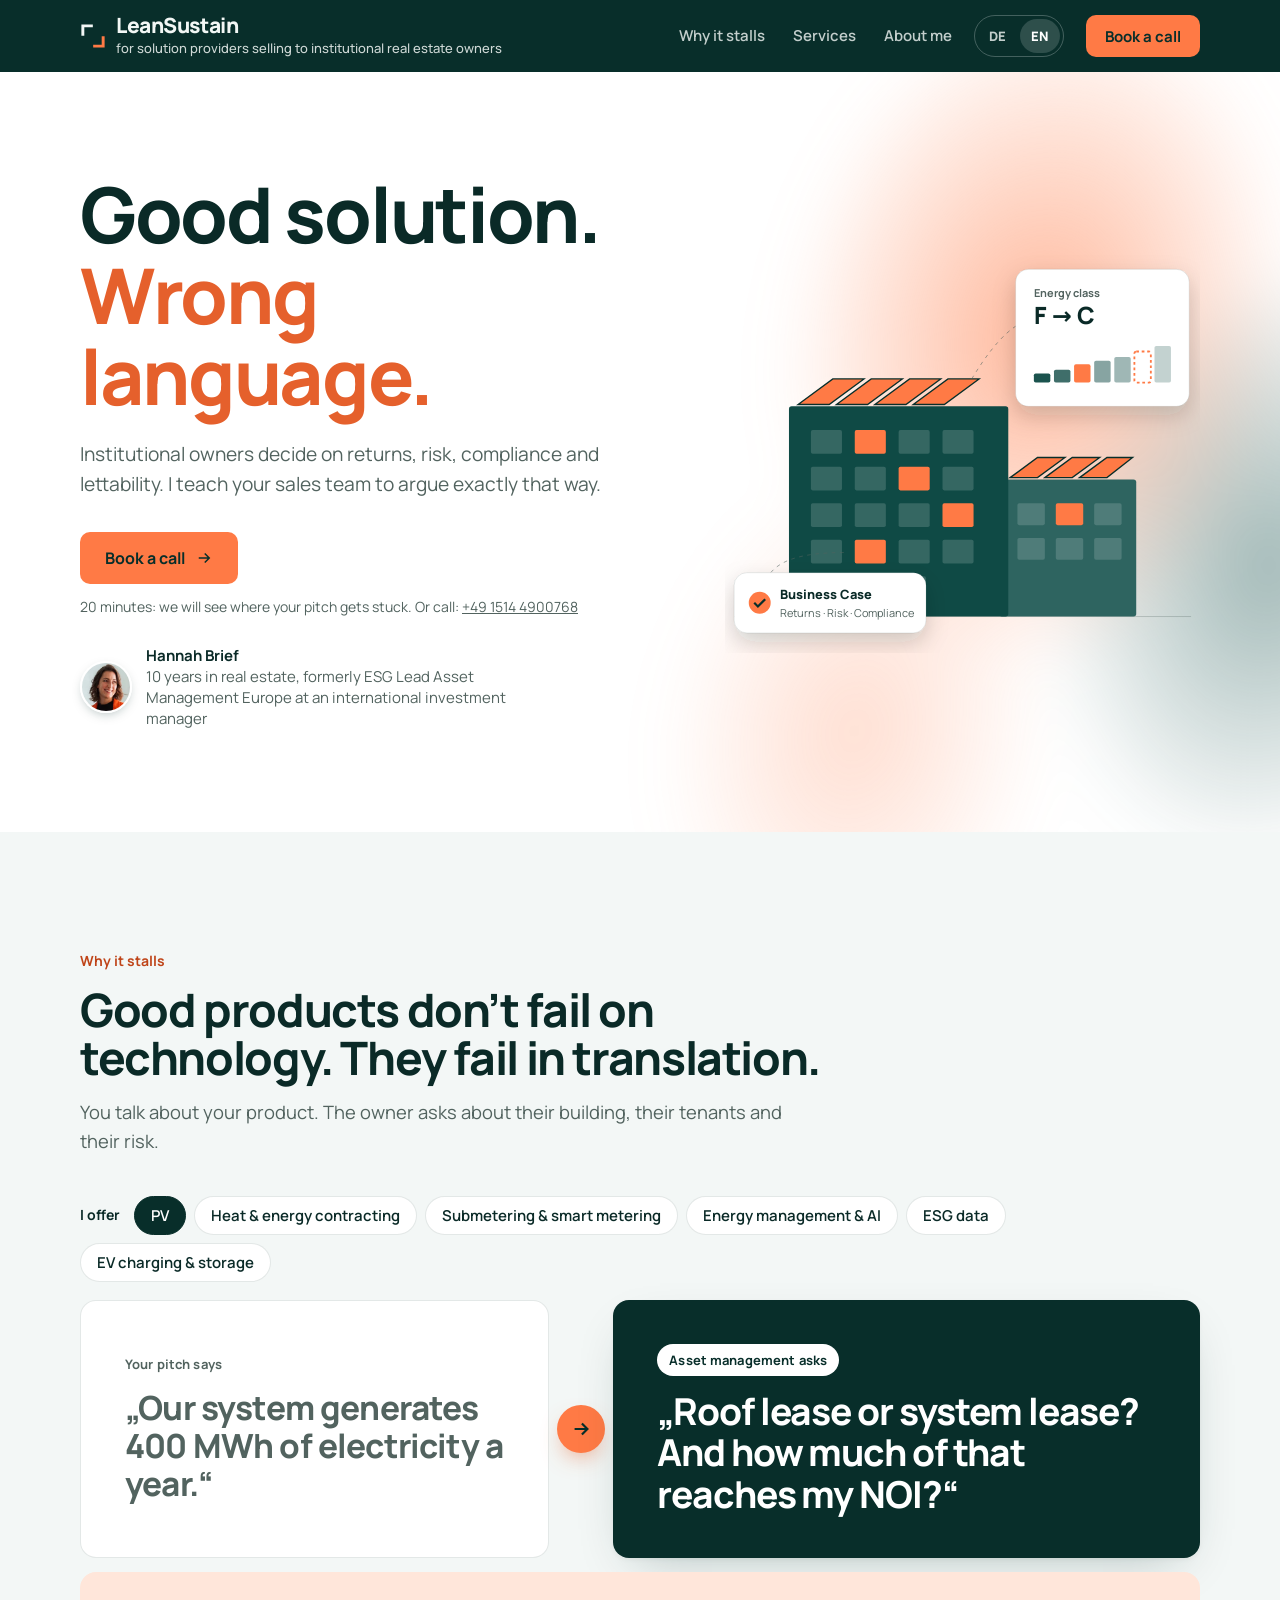
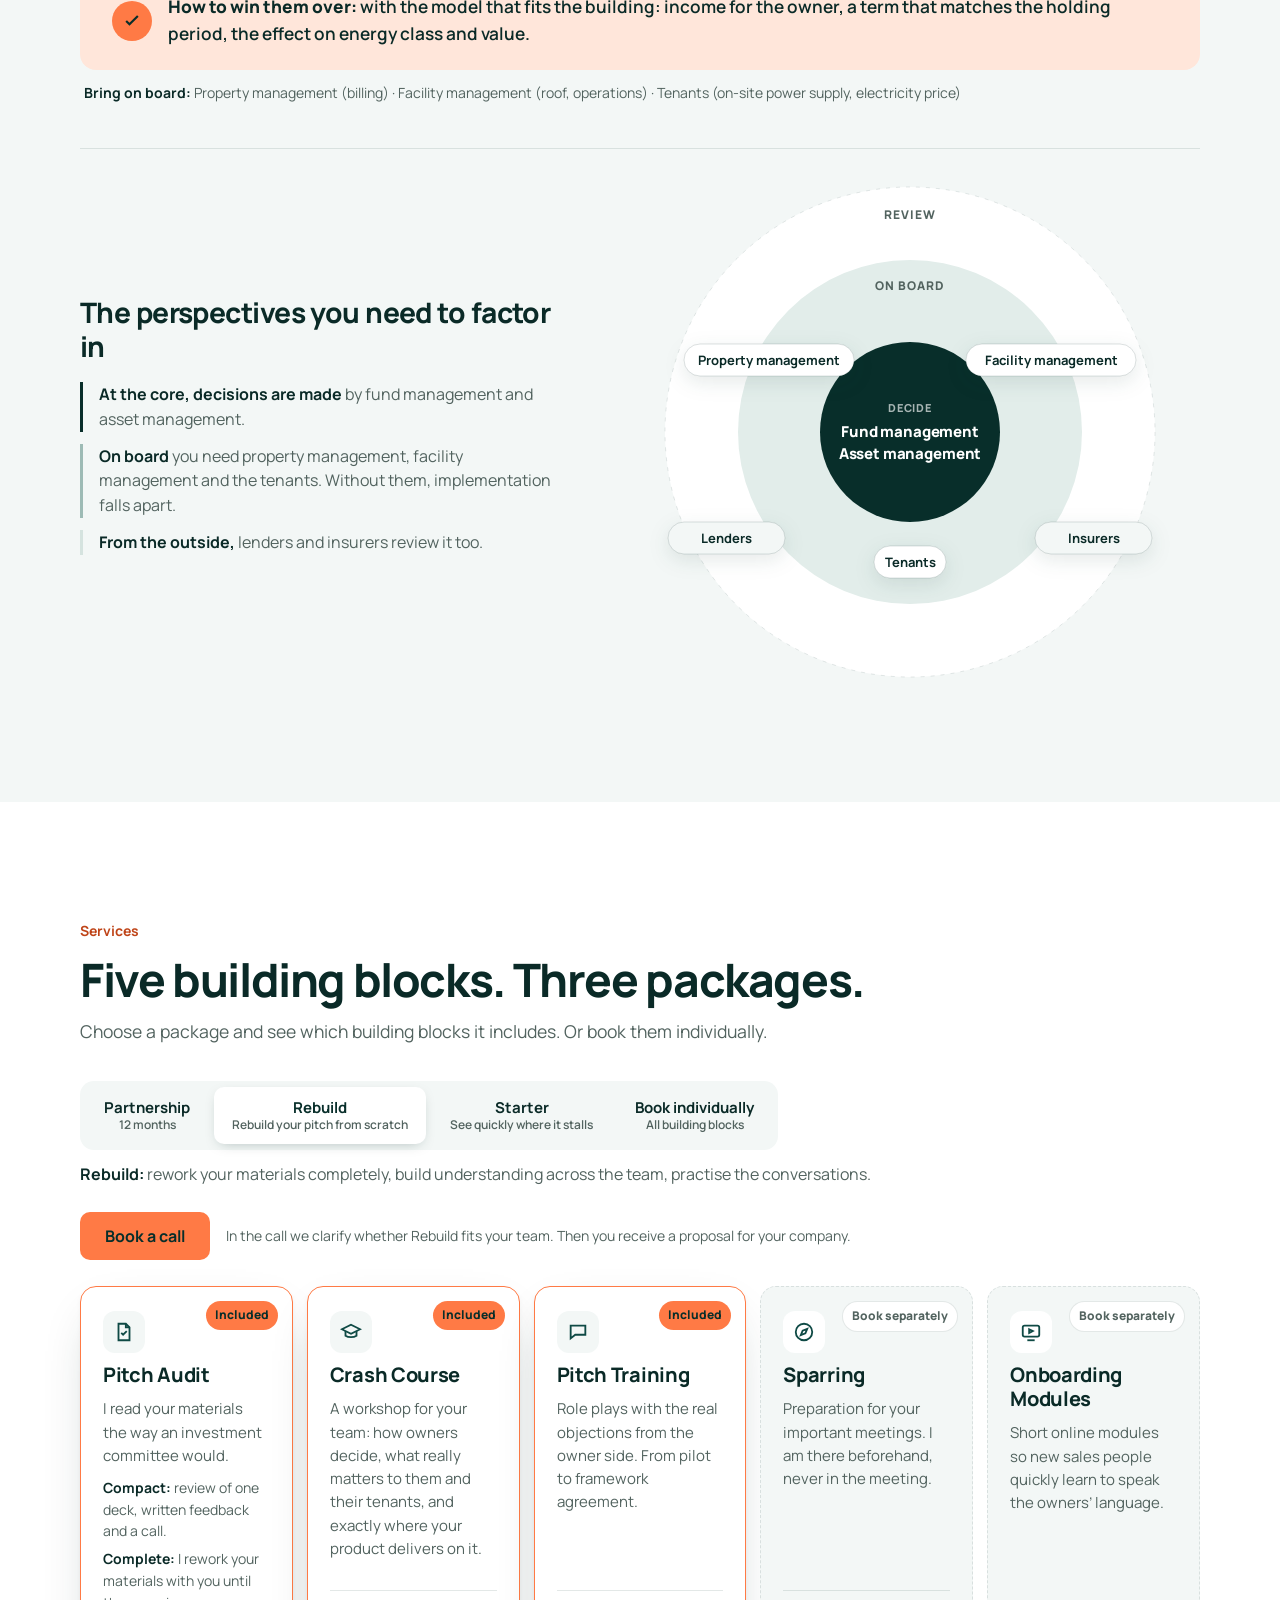
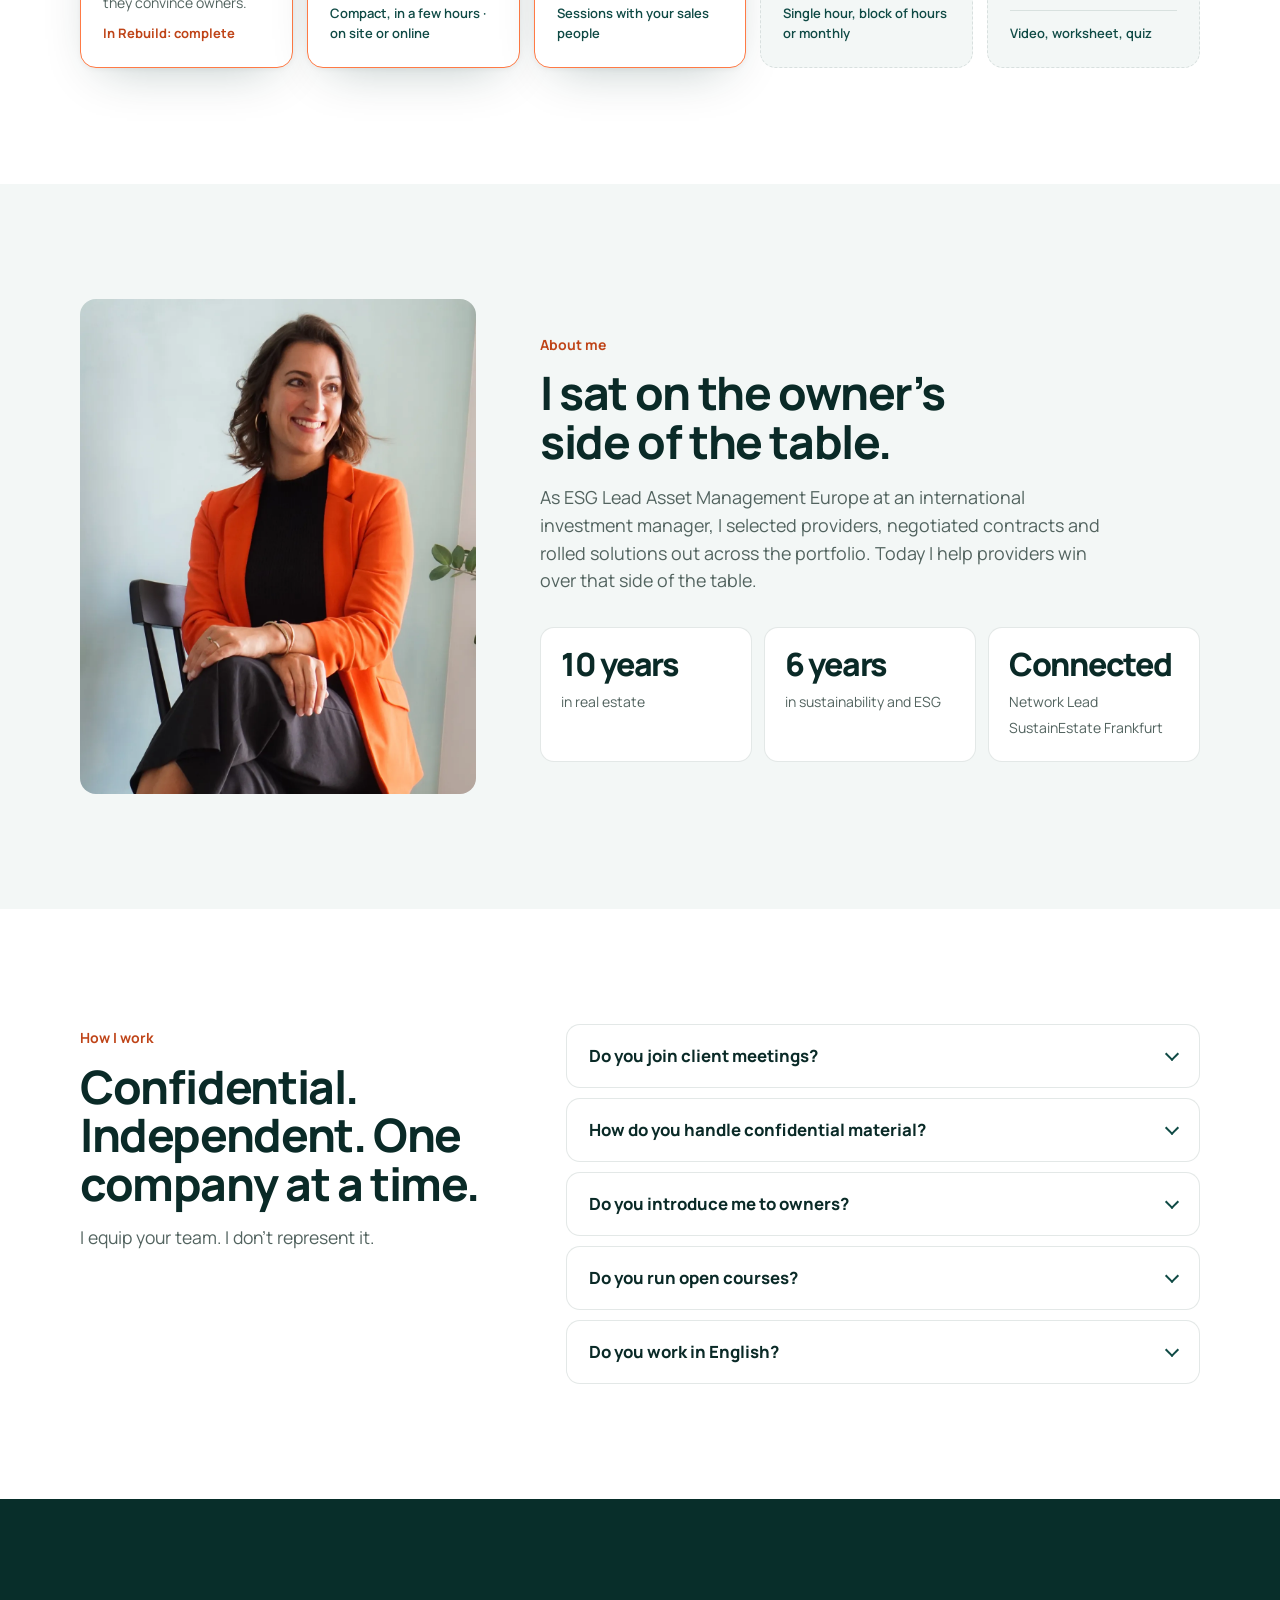
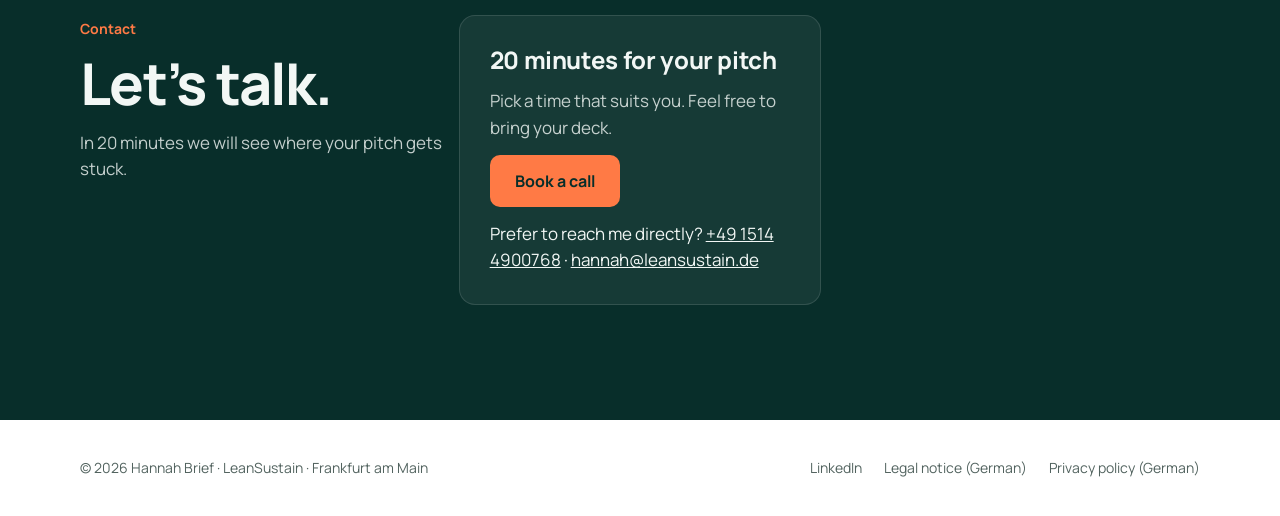
==== en/index.html @ 23266b01 "Add files via upload" ====
<!DOCTYPE html>
<html lang="en">
<head>
<meta charset="UTF-8">
<meta name="viewport" content="width=device-width, initial-scale=1">
<title>Pitch Audit and Sales Training for Solution Providers | LeanSustain</title>
<meta name="description" content="Pitch audit, crash course, pitch training and sparring for solution providers selling to institutional real estate owners. From a former ESG Lead in asset management. Frankfurt.">
<link rel="canonical" href="https://leansustain.de/en/">
<link rel="alternate" hreflang="de" href="https://leansustain.de/">
<link rel="alternate" hreflang="en" href="https://leansustain.de/en/">
<link rel="alternate" hreflang="x-default" href="https://leansustain.de/">
<meta property="og:type" content="website">
<meta property="og:url" content="https://leansustain.de/en/">
<meta property="og:site_name" content="LeanSustain">
<meta property="og:title" content="LeanSustain – Good solution. Wrong language.">
<meta property="og:description" content="I teach the sales teams of solution providers to argue the way institutional real estate owners decide: on returns, risk, compliance and lettability.">
<meta property="og:image" content="https://leansustain.de/assets/og-image.png">
<meta property="og:image:width" content="1200">
<meta property="og:image:height" content="630">
<meta property="og:locale" content="en_GB">
<meta property="og:locale:alternate" content="de_DE">
<meta name="twitter:card" content="summary_large_image">
<meta name="theme-color" content="#082E2A">
<link rel="icon" href="../assets/favicon.svg" type="image/svg+xml">
<link rel="apple-touch-icon" href="../assets/apple-touch-icon.png">
<link rel="preload" href="../fonts/Manrope.woff2" as="font" type="font/woff2" crossorigin>
<link rel="stylesheet" href="../assets/styles.css?v=20261123">
<script type="application/ld+json">
{"@context":"https://schema.org","@graph":[
{"@type":"ProfessionalService","@id":"https://leansustain.de/#org","name":"LeanSustain","url":"https://leansustain.de/en/","logo":"https://leansustain.de/assets/logo-leansustain-512.png","image":"https://leansustain.de/assets/og-image.png","email":"hannah@leansustain.de","telephone":"+4915144900768","address":{"@type":"PostalAddress","addressLocality":"Frankfurt am Main","addressCountry":"DE"},"areaServed":["DE","AT","CH"],"availableLanguage":["de","en"],"description":"Sales enablement for solution providers selling to institutional real estate owners: pitch audit, crash course, pitch training, sparring and onboarding modules.","founder":{"@id":"https://leansustain.de/#hannah"}},
{"@type":"Person","@id":"https://leansustain.de/#hannah","name":"Hannah Brief","jobTitle":"Consultant","worksFor":{"@id":"https://leansustain.de/#org"},"sameAs":["https://www.linkedin.com/in/hannah-brief-a93555134/"]}
]}
</script>
</head>
<body>
<a class="skip" href="#main">Skip to content</a>

<header class="site-header" id="top">
  <div class="wrap head-in">
    <a class="logo" href="#top" aria-label="LeanSustain, back to top"><svg viewBox="0 0 32 32" aria-hidden="true"><path d="M3.5 14V3.5H14" fill="none" stroke="#F2F7F5" stroke-width="3.6" stroke-linecap="square"/><path d="M28.5 18v10.5H18" fill="none" stroke="#FF7A45" stroke-width="3.6" stroke-linecap="square"/></svg><span class="brand">LeanSustain<em>for solution providers selling to institutional real estate owners</em></span></a>
    <div class="head-tools">
      <nav class="nav" aria-label="Main navigation">
        <a href="#problem">Why it stalls</a>
        <a href="#angebot">Services</a>
        <a href="#hannah">About me</a>
      </nav>
      <div class="lang" aria-label="Choose language"><a href="../" lang="de" hreflang="de" aria-label="Deutsche Version">DE</a><a href="./" lang="en" hreflang="en" aria-current="true">EN</a></div>
      <a class="btn btn-accent head-cta" href="mailto:hannah@leansustain.de?subject=Call%20LeanSustain" data-book>Book a call</a>
    </div>
  </div>
</header>

<main id="main">
<!-- HERO -->
<section class="hero">
  <div class="wrap">
    <div>
      <p class="for-m">For solution providers selling to institutional real estate owners</p>
      <h1>Good solution. <mark>Wrong language.</mark></h1>
      <p class="sub">Institutional owners decide on returns, risk, compliance and lettability. I teach your sales team to argue exactly that way.</p>
      <div class="cta">
        <a class="btn btn-accent" href="mailto:hannah@leansustain.de?subject=Call%20LeanSustain" data-book>Book a call <svg viewBox="0 0 24 24" fill="none" stroke="currentColor" stroke-width="2"><path d="M5 12h14M13 6l6 6-6 6"/></svg></a>
      </div>
      <p class="cta-note">20 minutes: we will see where your pitch gets stuck. Or call: <a href="tel:+4915144900768">+49 1514 4900768</a></p>
      <div class="who"><img src="../assets/hannah-avatar.webp" alt="" width="52" height="52"><span><b>Hannah Brief</b>10 years in real estate, formerly ESG Lead Asset Management Europe at an international investment manager</span></div>
    </div>
    <div class="hero-art">
      <svg class="art" viewBox="0 0 520 440" role="img" aria-label="Illustration: existing building with a PV roof, energy class from F to C and a business case">
        <line x1="10" y1="400" x2="510" y2="400" stroke="#52635F" opacity=".3"/>
        <rect class="b2" x="300" y="250" width="150" height="150" rx="3"/>
        <rect class="b1" x="70" y="170" width="240" height="230" rx="3"/>
        <polygon class="pv" points="80,168 118,140 152,140 114,168"/><polygon class="pv" points="122,168 160,140 194,140 156,168"/><polygon class="pv" points="164,168 202,140 236,140 198,168"/><polygon class="pv" points="206,168 244,140 278,140 240,168"/>
        <polygon class="pv" points="312,248 342,226 372,226 342,248"/><polygon class="pv" points="350,248 380,226 410,226 380,248"/><polygon class="pv" points="388,248 418,226 446,226 418,248"/>
        <g>
          <rect class="win" x="94" y="196" width="34" height="26" rx="2"/><rect class="win on" x="142" y="196" width="34" height="26" rx="2"/><rect class="win" x="190" y="196" width="34" height="26" rx="2"/><rect class="win" x="238" y="196" width="34" height="26" rx="2"/>
          <rect class="win" x="94" y="236" width="34" height="26" rx="2"/><rect class="win" x="142" y="236" width="34" height="26" rx="2"/><rect class="win on" x="190" y="236" width="34" height="26" rx="2"/><rect class="win" x="238" y="236" width="34" height="26" rx="2"/>
          <rect class="win" x="94" y="276" width="34" height="26" rx="2"/><rect class="win" x="142" y="276" width="34" height="26" rx="2"/><rect class="win" x="190" y="276" width="34" height="26" rx="2"/><rect class="win on" x="238" y="276" width="34" height="26" rx="2"/>
          <rect class="win" x="94" y="316" width="34" height="26" rx="2"/><rect class="win on" x="142" y="316" width="34" height="26" rx="2"/><rect class="win" x="190" y="316" width="34" height="26" rx="2"/><rect class="win" x="238" y="316" width="34" height="26" rx="2"/>
          <rect class="win" x="160" y="356" width="60" height="44" rx="2"/>
          <rect class="win" x="320" y="276" width="30" height="24" rx="2"/><rect class="win on" x="362" y="276" width="30" height="24" rx="2"/><rect class="win" x="404" y="276" width="30" height="24" rx="2"/>
          <rect class="win" x="320" y="314" width="30" height="24" rx="2"/><rect class="win" x="362" y="314" width="30" height="24" rx="2"/><rect class="win" x="404" y="314" width="30" height="24" rx="2"/>
        </g>
        <path class="ln" d="M270 140 C 300 90, 320 80, 330 76"/><path class="ln" d="M130 330 C 80 330, 60 340, 50 352"/>
        <g filter="url(#sh)"><rect class="card2" x="318" y="20" width="190" height="150" rx="14"/></g>
        <text class="tm" x="338" y="50" font-size="12" font-weight="700">Energy class</text>
        <text class="t" x="338" y="80" font-size="26" font-weight="800">F → C</text>
        <g transform="translate(338 100)">
          <rect x="0" y="34" width="18" height="10" rx="2" fill="#0F4A45" opacity=".95"/><rect x="22" y="30" width="18" height="14" rx="2" fill="#0F4A45" opacity=".8"/><rect x="44" y="24" width="18" height="20" rx="2" class="acc"/><rect x="66" y="20" width="18" height="24" rx="2" fill="#0F4A45" opacity=".5"/><rect x="88" y="16" width="18" height="28" rx="2" fill="#0F4A45" opacity=".4"/><rect x="110" y="10" width="18" height="34" rx="2" fill="none" class="accs" stroke-width="2" stroke-dasharray="3 3"/><rect x="132" y="4" width="18" height="40" rx="2" fill="#0F4A45" opacity=".25"/>
        </g>
        <g filter="url(#sh)"><rect class="card2" x="10" y="352" width="210" height="66" rx="14"/></g>
        <circle class="acc" cx="38" cy="385" r="12"/><path d="M32 385l4 4 8-8" stroke="#082E2A" stroke-width="2.4" fill="none"/>
        <text class="t" x="60" y="381" font-size="14" font-weight="800">Business Case</text>
        <text class="tm" x="60" y="400" font-size="12">Returns · Risk · Compliance</text>
        <defs><filter id="sh" x="-20%" y="-20%" width="140%" height="160%"><feDropShadow dx="0" dy="10" stdDeviation="12" flood-color="#082E2A" flood-opacity=".18"/></filter></defs>
      </svg>
    </div>
  </div>
</section>

<!-- WARUM ES HAKT -->
<section class="section problem" id="problem">
  <div class="wrap">
    <span class="kicker">Why it stalls</span>
    <h2>Good products don’t fail on technology. They fail in translation.</h2>
    <p class="lead">You talk about your product. The owner asks about their building, their tenants and their risk.</p>

    <div class="picker" role="tablist" aria-label="Choose your solution">
      <span class="lbl">I offer</span>
      <button role="tab" aria-selected="true" data-k="pv">PV</button>
      <button role="tab" aria-selected="false" data-k="waerme">Heat &amp; energy contracting</button>
      <button role="tab" aria-selected="false" data-k="meter">Submetering &amp; smart metering</button>
      <button role="tab" aria-selected="false" data-k="soft">Energy management &amp; AI</button>
      <button role="tab" aria-selected="false" data-k="esg">ESG data</button>
      <button role="tab" aria-selected="false" data-k="lade">EV charging &amp; storage</button>
    </div>

    <div class="board" data-k="pv">
      <div class="says"><span class="lab">Your pitch says</span><q>Our system generates 400 MWh of electricity a year.</q></div>
      <div class="arrow"><span><svg viewBox="0 0 24 24" fill="none" stroke="currentColor" stroke-width="2.4"><path d="M5 12h14M13 6l6 6-6 6"/></svg></span></div>
      <div class="asks"><span class="lab">Asset management asks</span><q>Roof lease or system lease? And how much of that reaches my NOI?</q></div>
      <div class="wins"><span class="ic"><svg viewBox="0 0 24 24" fill="none" stroke="currentColor" stroke-width="2.6"><path d="M5 12l4 4 10-10"/></svg></span><p><b>How to win them over:</b> with the model that fits the building: income for the owner, a term that matches the holding period, the effect on energy class and value.</p></div>
      <p class="also"><b>Bring on board:</b> Property management (billing) · Facility management (roof, operations) · Tenants (on-site power supply, electricity price)</p>
    </div>
    <div class="board" data-k="waerme" hidden>
      <div class="says"><span class="lab">Your pitch says</span><q>No investment needed, we take over the heat supply.</q></div>
      <div class="arrow"><span><svg viewBox="0 0 24 24" fill="none" stroke="currentColor" stroke-width="2.4"><path d="M5 12h14M13 6l6 6-6 6"/></svg></span></div>
      <div class="asks"><span class="lab">Asset management asks</span><q>We are selling in five years. Does the contract transfer, and what do tenants pay in the end?</q></div>
      <div class="wins"><span class="ic"><svg viewBox="0 0 24 24" fill="none" stroke="currentColor" stroke-width="2.6"><path d="M5 12l4 4 10-10"/></svg></span><p><b>How to win them over:</b> with a term that matches the holding period, a clean transfer on sale and a clear answer on costs for tenants.</p></div>
      <p class="also"><b>Bring on board:</b> Property management (service charges) · Facility management (heating, maintenance) · Tenants (costs, comfort)</p>
    </div>
    <div class="board" data-k="meter" hidden>
      <div class="says"><span class="lab">Your pitch says</span><q>Remotely readable and fully compliant.</q></div>
      <div class="arrow"><span><svg viewBox="0 0 24 24" fill="none" stroke="currentColor" stroke-width="2.4"><path d="M5 12h14M13 6l6 6-6 6"/></svg></span></div>
      <div class="asks"><span class="lab">Asset management asks</span><q>That is mandatory and everyone offers it. What do I get beyond meeting the requirement?</q></div>
      <div class="wins"><span class="ic"><svg viewBox="0 0 24 24" fill="none" stroke="currentColor" stroke-width="2.6"><path d="M5 12l4 4 10-10"/></svg></span><p><b>How to win them over:</b> with data that does more than billing: spot leaks early, manage consumption, deliver the figures banks and investors ask for.</p></div>
      <p class="also"><b>Bring on board:</b> Property management (billing) · Facility management (installation) · Tenants (transparency, data protection)</p>
    </div>
    <div class="board" data-k="soft" hidden>
      <div class="says"><span class="lab">Your pitch says</span><q>Our energy management software saves 30%.</q></div>
      <div class="arrow"><span><svg viewBox="0 0 24 24" fill="none" stroke="currentColor" stroke-width="2.4"><path d="M5 12h14M13 6l6 6-6 6"/></svg></span></div>
      <div class="asks"><span class="lab">Asset management asks</span><q>Who measures that independently? And if the tenant saves: can I pass the running costs on?</q></div>
      <div class="wins"><span class="ic"><svg viewBox="0 0 24 24" fill="none" stroke="currentColor" stroke-width="2.6"><path d="M5 12l4 4 10-10"/></svg></span><p><b>How to win them over:</b> with independent measurement, a clear answer on cost pass-through and a plan for bringing tenants and building technicians along.</p></div>
      <p class="also"><b>Bring on board:</b> Property management (service charges) · Facility management (technology, IT security) · Tenants (comfort, costs)</p>
    </div>
    <div class="board" data-k="esg" hidden>
      <div class="says"><span class="lab">Your pitch says</span><q>All the ESG data for your portfolio at the push of a button.</q></div>
      <div class="arrow"><span><svg viewBox="0 0 24 24" fill="none" stroke="currentColor" stroke-width="2.4"><path d="M5 12h14M13 6l6 6-6 6"/></svg></span></div>
      <div class="asks"><span class="lab">Fund management asks</span><q>Which data do I actually need, and for whom: the bank, investors or the regulator?</q></div>
      <div class="wins"><span class="ic"><svg viewBox="0 0 24 24" fill="none" stroke="currentColor" stroke-width="2.6"><path d="M5 12l4 4 10-10"/></svg></span><p><b>How to win them over:</b> by showing which specific requirement you meet and how much work you take off fund management’s plate.</p></div>
      <p class="also"><b>Bring on board:</b> Asset management (data per building) · Property management (consumption data) · Tenants (data consent)</p>
    </div>
    <div class="board" data-k="lade" hidden>
      <div class="says"><span class="lab">Your pitch says</span><q>Charging infrastructure for every parking space.</q></div>
      <div class="arrow"><span><svg viewBox="0 0 24 24" fill="none" stroke="currentColor" stroke-width="2.4"><path d="M5 12h14M13 6l6 6-6 6"/></svg></span></div>
      <div class="asks"><span class="lab">Asset management asks</span><q>Who operates it, who is liable, and what does it do for my building?</q></div>
      <div class="wins"><span class="ic"><svg viewBox="0 0 24 24" fill="none" stroke="currentColor" stroke-width="2.6"><path d="M5 12l4 4 10-10"/></svg></span><p><b>How to win them over:</b> with a clear operating model and the benefit for the building: what tenants need, which obligations are met, what income it generates.</p></div>
      <p class="also"><b>Bring on board:</b> Property management (usage, billing) · Facility management (operations, maintenance) · Tenants (demand, costs)</p>
    </div>

    <div class="persp">
      <div class="persp-txt">
        <h3>The perspectives you need to factor in</h3>
        <p><b>At the core, decisions are made</b> by fund management and asset management.</p>
        <p><b>On board</b> you need property management, facility management and the tenants. Without them, implementation falls apart.</p>
        <p><b>From the outside,</b> lenders and insurers review it too.</p>
      </div>
      <svg class="orbit" viewBox="0 0 520 510" role="img" aria-label="Circles of influence: fund management and asset management decide, property management, facility management and tenants need to be on board, lenders and insurers review">
          <circle class="r3" cx="260" cy="255" r="245"/><circle class="r2" cx="260" cy="255" r="172"/><circle class="r1" cx="260" cy="255" r="90"/><text class="lbl" x="260" y="42" text-anchor="middle">REVIEW</text><text class="lbl" x="260" y="113" text-anchor="middle">ON BOARD</text><text class="lbl in" x="260" y="235" text-anchor="middle">DECIDE</text><text class="core" x="260" y="260" text-anchor="middle">Fund management</text><text class="core" x="260" y="282" text-anchor="middle">Asset management</text><g class="bd"><rect x="34" y="167" width="170" height="32" rx="16"/><text x="119" y="188" text-anchor="middle">Property management</text></g><g class="bd"><rect x="316" y="167" width="170" height="32" rx="16"/><text x="401" y="188" text-anchor="middle">Facility management</text></g><g class="bd"><rect x="224" y="369" width="72" height="32" rx="16"/><text x="260" y="390" text-anchor="middle">Tenants</text></g><g class="bd out"><rect x="18" y="345" width="117" height="32" rx="16"/><text x="76" y="366" text-anchor="middle">Lenders</text></g><g class="bd out"><rect x="385" y="345" width="117" height="32" rx="16"/><text x="444" y="366" text-anchor="middle">Insurers</text></g>
        </svg>
    </div>
  </div>
</section>

<!-- ANGEBOT -->
<section class="section" id="angebot">
  <div class="wrap">
    <span class="kicker">Services</span>
    <h2>Five building blocks. Three packages.</h2>
    <p class="muted" style="margin-top:14px;font-size:1.1rem">Choose a package and see which building blocks it includes. Or book them individually.</p>

    <div class="pk-switch" role="group" aria-label="Packages">
      <button aria-pressed="false" data-pk="partner">Partnership<small>12 months</small></button>
      <button aria-pressed="true" data-pk="umbau">Rebuild<small>Rebuild your pitch from scratch</small></button>
      <button aria-pressed="false" data-pk="start">Starter<small>See quickly where it stalls</small></button>
      <button aria-pressed="false" data-pk="all">Book individually<small>All building blocks</small></button>
    </div>
    <p class="pk-desc" id="pkdesc" aria-live="polite"><b>Rebuild:</b> rework your materials completely, build understanding across the team, practise the conversations.</p>
    <div class="pk-cta"><a class="btn btn-accent" id="pkcta" href="mailto:hannah@leansustain.de?subject=Call%20LeanSustain" data-book>Book a call</a><small id="pkctanote">In the call we clarify whether Rebuild fits your team. Then you receive a proposal for your company.</small></div>

    <div class="cards" id="cards">
      <article class="card" data-b="audit">
        <span class="badge"><span class="in-l">Included</span><span class="out">Book separately</span></span>
        <div class="ico"><svg viewBox="0 0 24 24" fill="none" stroke="currentColor" stroke-width="2"><path d="M14 3H6v18h12V7z"/><path d="M14 3v4h4M9 13l2 2 4-4"/></svg></div>
        <h3>Pitch Audit</h3>
        <p>I read your materials the way an investment committee would.</p>
        <ul class="variants"><li><b>Compact:</b> review of one deck, written feedback and a call.</li><li><b>Complete:</b> I rework your materials with you until they convince owners.</li></ul>
        <span class="note" data-for="start">In Starter: compact</span>
        <span class="note" data-for="umbau">In Rebuild: complete</span>
        <span class="note" data-for="partner">In Partnership: complete</span>
      </article>
      <article class="card" data-b="kurs">
        <span class="badge"><span class="in-l">Included</span><span class="out">Book separately</span></span>
        <div class="ico"><svg viewBox="0 0 24 24" fill="none" stroke="currentColor" stroke-width="2"><path d="M2 9l10-5 10 5-10 5z"/><path d="M6 11v5c3 2 9 2 12 0v-5"/></svg></div>
        <h3>Crash Course</h3>
        <p>A workshop for your team: how owners decide, what really matters to them and their tenants, and exactly where your product delivers on it.</p>
        <span class="fmt">Compact, in a few hours · on site or online</span>
      </article>
      <article class="card" data-b="training">
        <span class="badge"><span class="in-l">Included</span><span class="out">Book separately</span></span>
        <div class="ico"><svg viewBox="0 0 24 24" fill="none" stroke="currentColor" stroke-width="2"><path d="M4 5h16v10H9l-5 4z"/></svg></div>
        <h3>Pitch Training</h3>
        <p>Role plays with the real objections from the owner side. From pilot to framework agreement.</p>
        <span class="fmt">Sessions with your sales people</span>
      </article>
      <article class="card" data-b="sparring">
        <span class="badge"><span class="in-l">Included</span><span class="out">Book separately</span></span>
        <div class="ico"><svg viewBox="0 0 24 24" fill="none" stroke="currentColor" stroke-width="2"><circle cx="12" cy="12" r="9"/><path d="M15.5 8.5l-2 5-5 2 2-5z"/></svg></div>
        <h3>Sparring</h3>
        <p>Preparation for your important meetings. I am there beforehand, never in the meeting.</p>
        <span class="note" data-for="partner">In Partnership: 6 months on call</span>
        <span class="fmt">Single hour, block of hours or monthly</span>
      </article>
      <article class="card" data-b="onboarding">
        <span class="badge"><span class="in-l">Included</span><span class="out">Book separately</span></span>
        <div class="ico"><svg viewBox="0 0 24 24" fill="none" stroke="currentColor" stroke-width="2"><rect x="3" y="5" width="18" height="12" rx="2"/><path d="M10 9l4 2-4 2z"/><path d="M8 21h8"/></svg></div>
        <h3>Onboarding Modules</h3>
        <p>Short online modules so new sales people quickly learn to speak the owners’ language.</p>
        <span class="fmt">Video, worksheet, quiz</span>
      </article>
    </div>
    <p class="pk-extra" id="pkextra"></p>
  </div>
</section>

<!-- ÜBER MICH -->
<section class="section about-sec" id="hannah">
  <div class="wrap about">
    <picture><source srcset="../assets/hannah-brief.webp?v=20261029c" type="image/webp"><img src="../assets/hannah-brief.jpg?v=20261029c" alt="Hannah Brief, consultant at LeanSustain" width="1120" height="1400" loading="lazy"></picture>
    <div>
      <span class="kicker">About me</span>
      <h2>I sat on the owner’s side of the table.</h2>
      <p class="txt">As ESG Lead Asset Management Europe at an international investment manager, I selected providers, negotiated contracts and rolled solutions out across the portfolio. Today I help providers win over that side of the table.</p>
      <div class="facts">
        <div><b>10 years</b><span>in real estate</span></div>
        <div><b>6 years</b><span>in sustainability and ESG</span></div>
        <div><b>Connected</b><span>Network Lead SustainEstate Frankfurt</span></div>
      </div>
    </div>
  </div>
</section>

<!-- SO ARBEITE ICH -->
<section class="section faq-sec" id="arbeitsweise">
  <div class="wrap">
    <div>
      <span class="kicker">How I work</span>
      <h2>Confidential. Independent. One company at a time.</h2>
      <p class="lead">I equip your team. I don’t represent it.</p>
    </div>
    <div class="faq">
      <details><summary>Do you join client meetings?</summary><p>No. I prepare you and your team, and you do the talking in the meeting. That way the relationship with the owner stays with you, and I stay independent.</p></details>
      <details><summary>How do you handle confidential material?</summary><p>I sign a non-disclosure agreement before every engagement. Your materials, figures and client names stay with me.</p></details>
      <details><summary>Do you introduce me to owners?</summary><p>No. No matchmaking, no lead referrals. I keep my involvement in the SustainEstate network strictly separate from my consulting work.</p></details>
      <details><summary>Do you run open courses?</summary><p>No. The crash course and training are always for your team only. You receive a proposal for your company.</p></details>
      <details><summary>Do you work in English?</summary><p>Yes. I offer the pitch audit, crash course, pitch training and sparring in English or German. My focus is the market in Germany, Austria and Switzerland.</p></details>
    </div>
  </div>
</section>

<!-- KONTAKT -->
<section class="section contact" id="kontakt">
  <div class="wrap">
    <div><span class="kicker">Contact</span><h2>Let’s talk.</h2><p style="margin-top:16px;opacity:.8">In 20 minutes we will see where your pitch gets stuck.</p></div>
    <div class="choice choice-main">
      <h3>20 minutes for your pitch</h3>
      <p style="opacity:.8">Pick a time that suits you. Feel free to bring your deck.</p>
      <div class="row"><a class="btn btn-accent" href="mailto:hannah@leansustain.de?subject=Call%20LeanSustain" data-book>Book a call</a></div>
      <p class="alt">Prefer to reach me directly? <a href="tel:+4915144900768">+49 1514 4900768</a> · <a href="mailto:hannah@leansustain.de?subject=Enquiry%3A%20LeanSustain">hannah@leansustain.de</a></p>
    </div>
  </div>
</section>

</main>

<footer><div class="wrap"><span>© 2026 Hannah Brief · LeanSustain · Frankfurt am Main</span><span><a href="https://www.linkedin.com/in/hannah-brief-a93555134/" target="_blank" rel="noopener">LinkedIn</a><a href="../impressum.html" hreflang="de">Legal notice (German)</a><a href="../datenschutz.html" hreflang="de">Privacy policy (German)</a></span></div></footer>

<div class="mbar" id="mbar" aria-label="Book a call" aria-hidden="true"><a class="btn btn-accent" href="mailto:hannah@leansustain.de?subject=Call%20LeanSustain" data-book>Book a call</a></div>

<script src="../assets/site.js?v=20261123b" defer></script>

</body>
</html>
---- assets/styles.css ----
/* LeanSustain · Website · Stand 11/2026 (v6: UX-Überarbeitung, EN-Version) · CI: Petrol #082E2A/#0F4A45, Koralle #FF7A45, Manrope (lokal) */

@font-face { font-family: "Manrope"; font-weight: 400 800; font-display: swap; src: url("../fonts/Manrope.woff2") format("woff2"); }
:root {
  --petrol-dark: #082E2A; --petrol: #0F4A45; --petrol-mid: #2E6460;
  --accent: #FF7A45; --accent-deep: #E5602C; --accent-text: #BF4418; --accent-soft: #FFE6DA; --accent-tint: #FFF4EE;
  --ink: #0A2A27; --muted: #52635F; --line: rgba(8,46,42,.11); --soft: #F3F7F6;
  --radius: 16px; --btn-radius: 10px;
  --shadow: 0 18px 50px -22px rgba(8,46,42,.30), 0 2px 6px -2px rgba(8,46,42,.08);
  --font: "Manrope", system-ui, sans-serif;
  --wrap: 1200px; --gutter: clamp(20px, 4vw, 40px);
}
*, *::before, *::after { box-sizing: border-box; }
html { scroll-behavior: smooth; scroll-padding-top: 80px; }
body { margin: 0; background: #fff; color: var(--ink); font: 400 17px/1.55 var(--font); -webkit-font-smoothing: antialiased; }
img, svg { display: block; max-width: 100%; }
a { color: inherit; }
h1, h2, h3 { margin: 0; font-weight: 750; letter-spacing: -0.03em; line-height: 1.05; }
h1 { font-size: clamp(2.8rem, 6vw, 5.2rem); text-wrap: balance; }
h2 { font-size: clamp(1.9rem, 3.6vw, 3rem); text-wrap: balance; }
h3 { font-size: 1.25rem; letter-spacing: -0.015em; line-height: 1.2; }
p { margin: 0; }
.wrap { max-width: var(--wrap); margin: 0 auto; padding: 0 var(--gutter); }
.section { padding: clamp(72px, 9vw, 120px) 0; position: relative; }
.kicker { display: inline-block; font-size: 14px; font-weight: 700; color: var(--accent-text); margin-bottom: 14px; }
.muted { color: var(--muted); }

.btn { display: inline-flex; align-items: center; gap: 10px; min-height: 52px; padding: 0 24px; border-radius: var(--btn-radius); font: 700 16px/1 var(--font); text-decoration: none; border: 1.5px solid transparent; cursor: pointer; transition: transform .15s, background .15s; white-space: nowrap; }
.btn:hover { transform: translateY(-1px); }
.btn-accent { background: var(--accent); color: var(--petrol-dark); }
.btn-accent:hover { background: var(--accent-deep); }
.btn-line { border-color: currentColor; background: transparent; color: inherit; }
.btn svg { width: 18px; height: 18px; }

/* Header */
.site-header { position: sticky; top: 0; z-index: 40; background: var(--petrol-dark); color: #F2F7F5; }
.head-in { height: 72px; display: flex; align-items: center; justify-content: space-between; }
.logo { display: inline-flex; align-items: center; gap: 10px; text-decoration: none; font-weight: 800; font-size: 21px; letter-spacing: -0.02em; }
.logo svg { width: 26px; height: 26px; }
.nav { display: flex; align-items: center; gap: 28px; font-size: 15px; font-weight: 600; }
.nav a { text-decoration: none; opacity: .8; } .nav a:hover { opacity: 1; }
.nav .btn { opacity: 1; min-height: 42px; padding: 0 18px; font-size: 15px; }

/* Hero */
.hero { position: relative; overflow: hidden; padding: clamp(56px, 8vw, 104px) 0 clamp(64px, 8vw, 104px); }
.hero::before { content: ""; position: absolute; inset: -20% -10% auto 38%; height: 140%; background:
  radial-gradient(40% 45% at 60% 40%, rgba(255,122,69,.55), transparent 70%),
  radial-gradient(35% 40% at 85% 65%, rgba(15,74,69,.40), transparent 70%),
  radial-gradient(30% 35% at 40% 75%, rgba(255,122,69,.25), transparent 70%);
  filter: blur(30px); transform: skewY(-8deg); z-index: 0; }
.hero .wrap { position: relative; z-index: 1; display: grid; grid-template-columns: 1.1fr .9fr; gap: clamp(32px, 5vw, 72px); align-items: center; }
.hero .for { display: inline-flex; align-items: center; gap: 8px; font-size: 14px; font-weight: 700; color: var(--petrol); background: var(--soft); border: 1px solid var(--line); padding: 7px 14px; border-radius: 999px; margin-bottom: 24px; }
.hero .for::before { content: ""; width: 8px; height: 8px; border-radius: 50%; background: var(--accent); }
.hero h1 mark { background: none; color: var(--accent-deep); }
.hero .sub { font-size: clamp(1.08rem, 1.5vw, 1.25rem); margin: 24px 0 32px; max-width: 30em; color: var(--muted); }
.cta { display: flex; flex-wrap: wrap; gap: 12px; }
.who { margin-top: 28px; display: flex; align-items: center; gap: 12px; font-size: 14px; color: var(--muted); }
.who img { width: 44px; height: 44px; border-radius: 50%; object-fit: cover; object-position: 50% 18%; }
.who b { color: var(--ink); }

/* Warum es hakt */
.problem { background: var(--soft); }
.problem .lead { font-size: 1.15rem; color: var(--muted); margin-top: 16px; max-width: 40em; }
.picker { margin: 40px 0 18px; display: flex; flex-wrap: wrap; gap: 8px; align-items: center; }
.picker .lbl { font-size: 14px; font-weight: 700; margin-right: 6px; white-space: nowrap; }
.picker button { font: 600 15px/1 var(--font); padding: 11px 16px; border-radius: 999px; border: 1.5px solid var(--line); background: #fff; color: var(--ink); cursor: pointer; transition: all .15s; }
.picker button:hover { border-color: var(--petrol); }
.picker button[aria-selected="true"] { background: var(--petrol-dark); border-color: var(--petrol-dark); color: #fff; }
.board { display: grid; grid-template-columns: 1fr auto 1.25fr; gap: 0; align-items: stretch; }
.board[hidden] { display: none; }
.says, .asks { border-radius: var(--radius); padding: clamp(26px, 3.5vw, 44px); display: flex; flex-direction: column; justify-content: center; gap: 14px; min-height: 240px; }
.says { background: #fff; border: 1px solid var(--line); }
.says .lab, .asks .lab { font-size: 13px; font-weight: 700; letter-spacing: .01em; }
.says .lab { color: var(--muted); }
.says q { font-size: clamp(1.5rem, 2.6vw, 2.2rem); font-weight: 750; letter-spacing: -0.025em; line-height: 1.15; color: var(--muted); quotes: "„" "“"; }
.arrow { display: grid; place-items: center; width: 64px; }
.arrow span { width: 48px; height: 48px; border-radius: 50%; background: var(--accent); color: var(--petrol-dark); display: grid; place-items: center; box-shadow: 0 10px 24px -10px rgba(229,96,44,.8); }
.arrow svg { width: 22px; height: 22px; }
.asks { background: var(--petrol-dark); color: #fff; box-shadow: var(--shadow); }
.asks .lab { display: inline-flex; align-self: flex-start; gap: 8px; align-items: center; color: var(--petrol-dark); background: #fff; padding: 6px 12px; border-radius: 999px; }
.asks q { font-size: clamp(1.6rem, 2.9vw, 2.5rem); font-weight: 750; letter-spacing: -0.03em; line-height: 1.12; quotes: "„" "“"; }
.wins { grid-column: 1 / -1; margin-top: 14px; border-radius: var(--radius); background: var(--accent-soft); padding: 22px clamp(22px, 3vw, 32px); display: grid; grid-template-columns: auto 1fr; gap: 16px; align-items: center; }
.wins .ic { width: 40px; height: 40px; border-radius: 50%; background: var(--accent); display: grid; place-items: center; color: var(--petrol-dark); }
.wins .ic svg { width: 20px; height: 20px; }
.wins p { font-size: 1.08rem; font-weight: 600; }
.wins p b { font-weight: 800; }
.persp { margin-top: 44px; padding-top: 28px; border-top: 1px solid var(--line); }
.persp h3 { font-size: 1rem; margin-bottom: 14px; }
.persp ul { list-style: none; margin: 0; padding: 0; display: grid; grid-template-columns: repeat(5, 1fr); gap: 10px; }
.persp li { background: #fff; border: 1.5px solid var(--line); border-radius: 12px; padding: 14px 16px; transition: all .2s; }
.persp li b { display: block; font-size: 15px; }
.persp li span { font-size: 13px; color: var(--muted); }
.persp li.on { border-color: var(--accent); background: var(--accent-tint); box-shadow: 0 8px 20px -14px rgba(229,96,44,.9); }

/* Angebot */
.pk-switch { display: inline-flex; flex-wrap: wrap; gap: 6px; padding: 6px; background: var(--soft); border-radius: 14px; margin: 36px 0 12px; }
.pk-switch button { font: 700 15px/1 var(--font); padding: 13px 18px; border-radius: 10px; border: 0; background: transparent; color: var(--ink); cursor: pointer; }
.pk-switch button[aria-pressed="true"] { background: #fff; box-shadow: 0 4px 14px -6px rgba(8,46,42,.35); color: var(--petrol-dark); }
.pk-switch button small { display: block; font-size: 12px; font-weight: 600; color: var(--muted); margin-top: 4px; }
.pk-desc { min-height: 28px; color: var(--muted); font-size: 16px; margin-bottom: 22px; }
.pk-desc b { color: var(--ink); }
.cards { display: grid; grid-template-columns: repeat(5, 1fr); gap: 14px; }
.card { position: relative; border-radius: var(--radius); padding: 24px 22px; background: #fff; border: 1.5px solid var(--line); box-shadow: var(--shadow); display: flex; flex-direction: column; gap: 10px; transition: opacity .25s, border-color .25s, transform .25s; }
.card .ico { width: 42px; height: 42px; border-radius: 12px; display: grid; place-items: center; background: var(--soft); color: var(--petrol); }
.card .ico svg { width: 22px; height: 22px; }
.card p { font-size: 15px; color: var(--muted); }
.card .fmt { margin-top: auto; padding-top: 12px; border-top: 1px solid var(--line); font-size: 13px; font-weight: 600; color: var(--petrol); }
.card .badge { position: absolute; top: 14px; right: 14px; font-size: 12px; font-weight: 800; padding: 5px 9px; border-radius: 999px; background: var(--accent); color: var(--petrol-dark); opacity: 0; transform: scale(.8); transition: all .2s; }
.cards.filtered .card { opacity: .35; transform: scale(.98); box-shadow: none; }
.cards.filtered .card.in { opacity: 1; transform: none; border-color: var(--accent); box-shadow: var(--shadow); }
.cards.filtered .card.in .badge { opacity: 1; transform: none; }
.card .note { display: none; font-size: 13px; font-weight: 700; color: var(--accent-text); }
.card.in .note.show { display: block; }

/* Über mich */
.about-sec { background: var(--soft); }
.about { display: grid; grid-template-columns: .75fr 1.25fr; gap: clamp(32px, 5vw, 72px); align-items: center; }
.about img { width: 100%; aspect-ratio: 4 / 5; object-fit: cover; border-radius: var(--radius); }
.about .txt { margin-top: 18px; font-size: 1.12rem; color: var(--muted); max-width: 32em; }
.facts { display: grid; grid-template-columns: repeat(3, 1fr); gap: 12px; margin-top: 32px; }
.facts div { border-radius: 14px; padding: 20px; background: #fff; border: 1px solid var(--line); }
.facts b { display: block; font-size: 2rem; font-weight: 800; letter-spacing: -0.04em; line-height: 1; margin-bottom: 8px; }
.facts span { font-size: 14px; color: var(--muted); }

/* Kontakt */
.contact { background: var(--petrol-dark); color: #F2F7F5; }
.contact .wrap { display: grid; grid-template-columns: 1fr 1fr 1fr; gap: 16px; }
.contact h2 { font-size: clamp(2.3rem, 4.6vw, 3.6rem); }
.contact .kicker { color: var(--accent); }
.choice { border-radius: var(--radius); padding: 30px; background: rgba(255,255,255,.06); border: 1px solid rgba(255,255,255,.12); display: flex; flex-direction: column; gap: 14px; }
.choice h3 { font-size: 1.5rem; }
.choice .row { display: flex; flex-wrap: wrap; gap: 10px; margin-top: auto; }
.choice .phone { font-size: 1.45rem; font-weight: 800; letter-spacing: -0.02em; text-decoration: none; }
footer { padding: 26px 0; font-size: 14px; color: var(--muted); }
footer .wrap { display: flex; justify-content: space-between; flex-wrap: wrap; gap: 12px; }
footer a { text-decoration: none; display: inline-flex; align-items: center; min-height: 44px; }

/* Hero-Grafik */
.art .b1 { fill: var(--petrol); } .art .b2 { fill: var(--petrol-mid); }
.art .win { fill: rgba(255,255,255,.16); } .art .win.on { fill: var(--accent); }
.art .pv { fill: var(--accent); stroke: var(--petrol-dark); stroke-width: 1.5; }
.art .card2 { fill: #fff; stroke: var(--line); }
.art .t { fill: var(--ink); font-family: var(--font); } .art .tm { fill: var(--muted); font-family: var(--font); }
.art .acc { fill: var(--accent); } .art .accs { stroke: var(--accent); }
.art .ln { stroke: var(--muted); stroke-dasharray: 4 5; fill: none; opacity: .6; }

@media (max-width: 1020px) {
  .hero .wrap, .about { grid-template-columns: 1fr; }
  .cards { grid-template-columns: repeat(3, 1fr); }
  .persp ul { grid-template-columns: repeat(3, 1fr); }
  .contact .wrap { grid-template-columns: 1fr; }
  .nav a:not(.btn) { display: none; }
  .hero-art { max-width: 520px; }
}
@media (max-width: 720px) {
  .board { grid-template-columns: 1fr; }
  .arrow { width: auto; height: 56px; } .arrow span { transform: rotate(90deg); }
  .says, .asks { min-height: 0; }
  .cards { grid-template-columns: 1fr 1fr; }
  .persp ul { grid-template-columns: 1fr 1fr; }
  .facts { grid-template-columns: 1fr; }
  .picker { flex-wrap: nowrap; overflow-x: auto; margin-left: calc(-1 * var(--gutter)); margin-right: calc(-1 * var(--gutter)); padding: 0 var(--gutter) 4px; scrollbar-width: none; }
  .picker button { white-space: nowrap; }
  .pk-switch { display: grid; grid-template-columns: 1fr 1fr; width: 100%; }
}
@media (max-width: 480px) {
  .cards { grid-template-columns: 1fr; }
  .hero .cta .btn { flex: 1; justify-content: center; }
}

/* Rechtstexte */
.legal { padding: clamp(48px, 7vw, 96px) 0; }
.legal .wrap { max-width: 820px; }
.legal h1 { font-size: clamp(2.2rem, 5vw, 3.2rem); margin-bottom: 32px; }
.legal h2 { font-size: 1.25rem; margin: 32px 0 8px; letter-spacing: -0.01em; }
.legal p, .legal li { color: var(--muted); font-size: 16px; margin: 0 0 10px; }
.legal a { color: var(--accent-text); }
.legal .stand { font-size: 13px; border-top: 1px solid var(--line); padding-top: 14px; margin-top: 40px; }
.site-header .back { color: #F2F7F5; text-decoration: none; font-weight: 700; font-size: 15px; opacity: .85; }

/* ---------- v4 Anpassungen ---------- */
.hero .who { display: block; margin-top: 26px; font-size: 15px; color: var(--muted); }
.also { grid-column: 1 / -1; margin-top: 12px; font-size: 14px; color: var(--muted); padding: 0 4px; }
.also b { color: var(--ink); font-weight: 700; }
.variants { list-style: none; margin: 0; padding: 0; display: grid; gap: 6px; font-size: 14px; color: var(--muted); }
.variants b { color: var(--ink); }
.about img { height: auto; object-position: 50% 20%; }

/* Perspektiven kompakt in einer Zeile */
.persp-row { display: flex; flex-wrap: wrap; gap: 16px 24px; }
.pg { display: block; }
.pg .chips { display: flex; flex-wrap: wrap; gap: 8px; }
.pg-lbl { display: block; margin-bottom: 8px; font-size: 12px; font-weight: 800; letter-spacing: .04em; text-transform: uppercase; color: var(--muted); }
.chip { font-size: 14px; font-weight: 700; padding: 9px 14px; border-radius: 999px; background: #fff; border: 1px solid var(--line); white-space: nowrap; }
.pg.decide .chip { background: var(--petrol-dark); color: #fff; border-color: var(--petrol-dark); }
.pg.decide .pg-lbl { color: var(--petrol-dark); }
.also { white-space: normal; }
@media (min-width: 1021px) { .also { white-space: nowrap; overflow: hidden; text-overflow: ellipsis; } }

/* ---------- v5: Header-Claim, Einflusskreise ---------- */
.logo { align-items: center; }
.brand { display: flex; flex-direction: column; line-height: 1; }
.brand em { font: 500 13px/1.25 var(--font); font-style: normal; letter-spacing: 0; color: rgba(242,247,245,.85); margin-top: 4px; }
.for-m { display: none; font: 600 14px/1.35 var(--font); color: var(--petrol); margin: 0 0 18px; }
.hero .for { display: none; }

.persp { display: grid; grid-template-columns: .9fr 1.1fr; gap: clamp(28px, 5vw, 64px); align-items: center; }
.persp-txt h3 { font-size: clamp(1.4rem, 2.2vw, 1.8rem); letter-spacing: -0.02em; margin-bottom: 18px; }
.persp-txt p { color: var(--muted); font-size: 16px; margin: 0 0 12px; padding-left: 16px; border-left: 3px solid var(--line); }
.persp-txt p:nth-of-type(1) { border-left-color: var(--petrol-dark); }
.persp-txt p:nth-of-type(2) { border-left-color: #9DBBB5; }
.persp-txt p:nth-of-type(3) { border-left-color: #D5E3DF; }
.persp-txt b { color: var(--ink); }
.orbit { width: 100%; max-width: 520px; height: auto; justify-self: center; overflow: visible; }
.orbit .r3 { fill: #FFFFFF; stroke: rgba(8,46,42,.10); stroke-dasharray: 4 6; }
.orbit .r2 { fill: #E2EDEA; }
.orbit .r1 { fill: var(--petrol-dark); }
.orbit text { font-family: var(--font); }
.orbit .lbl { font-size: 12px; font-weight: 800; letter-spacing: .08em; fill: var(--muted); }
.orbit .lbl.in { fill: rgba(255,255,255,.65); font-size: 11px; }
.orbit .core { font-size: 15px; font-weight: 800; fill: #fff; letter-spacing: -0.01em; }
.orbit .bd rect { fill: #fff; stroke: rgba(8,46,42,.14); filter: drop-shadow(0 6px 10px rgba(8,46,42,.10)); }
.orbit .bd text { font-size: 13px; font-weight: 700; fill: var(--ink); }
.orbit .bd.out rect { fill: var(--soft); }

@media (max-width: 1020px) {
  .persp { grid-template-columns: 1fr; }
  .brand em { display: none; }
  .for-m { display: block; }
}

/* ---------- v6: UX-Überarbeitung 11/2026 ---------- */
.skip { position: absolute; left: 12px; top: -60px; z-index: 100; background: #fff; color: var(--petrol-dark); padding: 10px 16px; border-radius: 8px; font-weight: 700; text-decoration: none; }
.skip:focus { top: 12px; }
:focus-visible { outline: 3px solid var(--accent); outline-offset: 3px; }

/* Header: Sprachumschalter */
.lang { display: inline-flex; align-items: center; gap: 2px; padding: 3px; border-radius: 999px; border: 1px solid rgba(242,247,245,.25); }
.nav .lang a, .lang a { opacity: 1; min-width: 40px; min-height: 34px; display: inline-grid; place-items: center; border-radius: 999px; font-size: 13px; font-weight: 800; letter-spacing: .04em; text-decoration: none; color: rgba(242,247,245,.8); }
.lang a[aria-current="true"] { background: rgba(242,247,245,.16); color: #fff; }
.lang a:hover { color: #fff; }
.head-tools { display: flex; align-items: center; gap: 12px; }

/* Hero: Vertrauenszeile + Hinweis unter den Buttons */
.hero .who { display: flex; align-items: center; gap: 14px; margin-top: 28px; font-size: 15px; line-height: 1.4; color: var(--muted); max-width: 30em; }
.hero .who img { width: 52px; height: 52px; flex: none; border-radius: 50%; object-fit: cover; border: 2px solid #fff; box-shadow: 0 4px 12px -4px rgba(8,46,42,.35); }
.hero .who b { color: var(--ink); display: block; }
.cta-note { margin-top: 12px; font-size: 14px; color: var(--muted); }

/* Paket-Auswahl */
.pk-desc { min-height: 28px; }
.pk-cta { display: flex; flex-wrap: wrap; align-items: center; gap: 12px 16px; margin: 0 0 26px; }
.pk-cta .btn { min-height: 48px; }
.pk-cta small { font-size: 14px; color: var(--muted); }
.card .badge .out { display: none; }
.cards.filtered .card { opacity: 1; transform: none; }
.cards.filtered .card:not(.in) { background: var(--soft); border-style: dashed; box-shadow: none; }
.cards.filtered .card:not(.in) .ico { background: #fff; }
.cards.filtered .card:not(.in) .badge { opacity: 1; transform: none; background: #fff; color: var(--muted); border: 1px solid var(--line); }
.cards.filtered .card:not(.in) .badge .in-l { display: none; }
.cards.filtered .card:not(.in) .badge .out { display: inline; }
.pk-extra { display: none; font-size: 14px; color: var(--muted); margin-top: 14px; }
.pk-extra b { color: var(--ink); }

/* So arbeite ich (FAQ) */
.faq-sec .wrap { display: grid; grid-template-columns: .8fr 1.2fr; gap: clamp(28px, 5vw, 72px); align-items: start; }
.faq-sec .lead { margin-top: 16px; color: var(--muted); font-size: 1.1rem; max-width: 26em; }
.faq { display: grid; gap: 10px; }
.faq details { border: 1px solid var(--line); border-radius: 14px; background: #fff; }
.faq summary { list-style: none; cursor: pointer; padding: 18px 54px 18px 22px; font-weight: 750; font-size: 1.05rem; position: relative; min-height: 44px; }
.faq summary::-webkit-details-marker { display: none; }
.faq summary::after { content: ""; position: absolute; right: 22px; top: 50%; width: 10px; height: 10px; border-right: 2.5px solid var(--petrol); border-bottom: 2.5px solid var(--petrol); transform: translateY(-70%) rotate(45deg); transition: transform .2s; }
.faq details[open] summary::after { transform: translateY(-30%) rotate(-135deg); }
.faq details p { padding: 0 22px 20px; color: var(--muted); font-size: 16px; }

/* Kontakt */
.choice .phone { display: inline-flex; align-items: center; min-height: 44px; }

/* Mobile Kontaktleiste */
.mbar { display: none; }
@media (max-width: 720px) {
  .mbar { position: fixed; left: 0; right: 0; bottom: 0; z-index: 50; display: grid; grid-template-columns: 1fr 1fr; gap: 10px; padding: 10px 16px calc(10px + env(safe-area-inset-bottom)); background: rgba(8,46,42,.97); box-shadow: 0 -8px 24px -12px rgba(0,0,0,.4); transform: translateY(110%); transition: transform .25s; }
  .mbar.show { transform: none; }
  .mbar .btn { justify-content: center; min-height: 48px; padding: 0 12px; }
  .mbar .btn-line { color: #F2F7F5; }
  body { padding-bottom: 76px; }
}

/* Breakpoints: Tablet zweispaltig halten */
@media (max-width: 1020px) {
  .hero .wrap { grid-template-columns: 1.15fr .85fr; }
  .about { grid-template-columns: .8fr 1.2fr; }
  .faq-sec .wrap { grid-template-columns: 1fr; }
}
@media (max-width: 720px) {
  .hero .wrap, .about { grid-template-columns: 1fr; }
  .hero-art { display: none; }
  .orbit { display: none; }
  .picker { flex-wrap: wrap; overflow: visible; margin-left: 0; margin-right: 0; padding: 0; }
  .picker .lbl { width: 100%; margin-bottom: 2px; }
  .picker button { min-height: 44px; }
  .cards.filtered .card:not(.in) { display: none; }
  .cards.filtered ~ .pk-extra { display: block; }
  .about picture { max-width: 360px; }
  footer .wrap { flex-direction: column; gap: 4px; }
  footer .wrap > span:last-child { display: flex; gap: 20px; }
  .head-tools .btn { padding: 0 14px; }
}
@media (max-width: 380px) {
  .logo .brand { font-size: 18px; }
  .head-tools { gap: 8px; }
  .lang a { min-width: 34px; }
}
@media (prefers-reduced-motion: reduce) {
  html { scroll-behavior: auto; }
  *, *::before, *::after { transition: none !important; animation: none !important; }
}
.head-tools > .btn { min-height: 42px; padding: 0 18px; font-size: 15px; }
@media (min-width: 1021px) { .head-tools { gap: 22px; } }
footer .wrap { align-items: center; }
footer .wrap > span:last-child { display: flex; flex-wrap: wrap; gap: 0 22px; }
.logo svg { flex: none; }
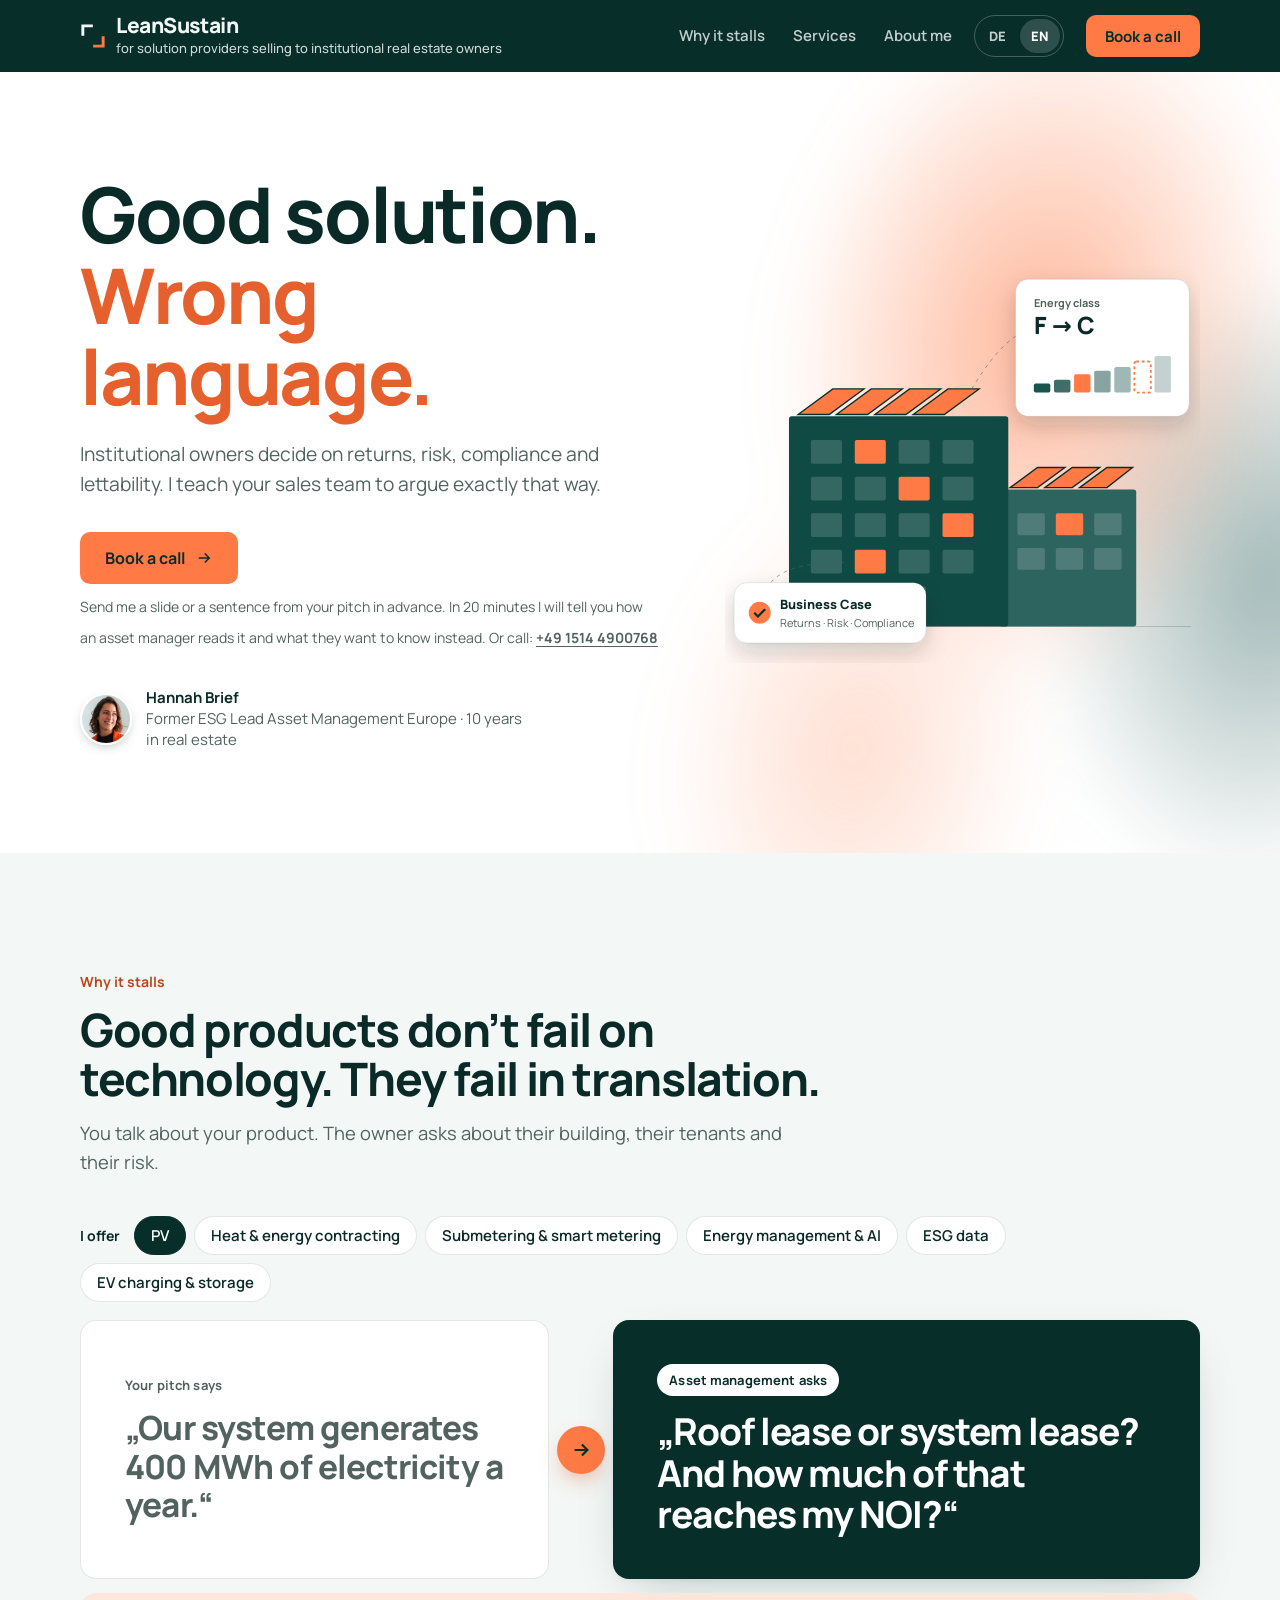
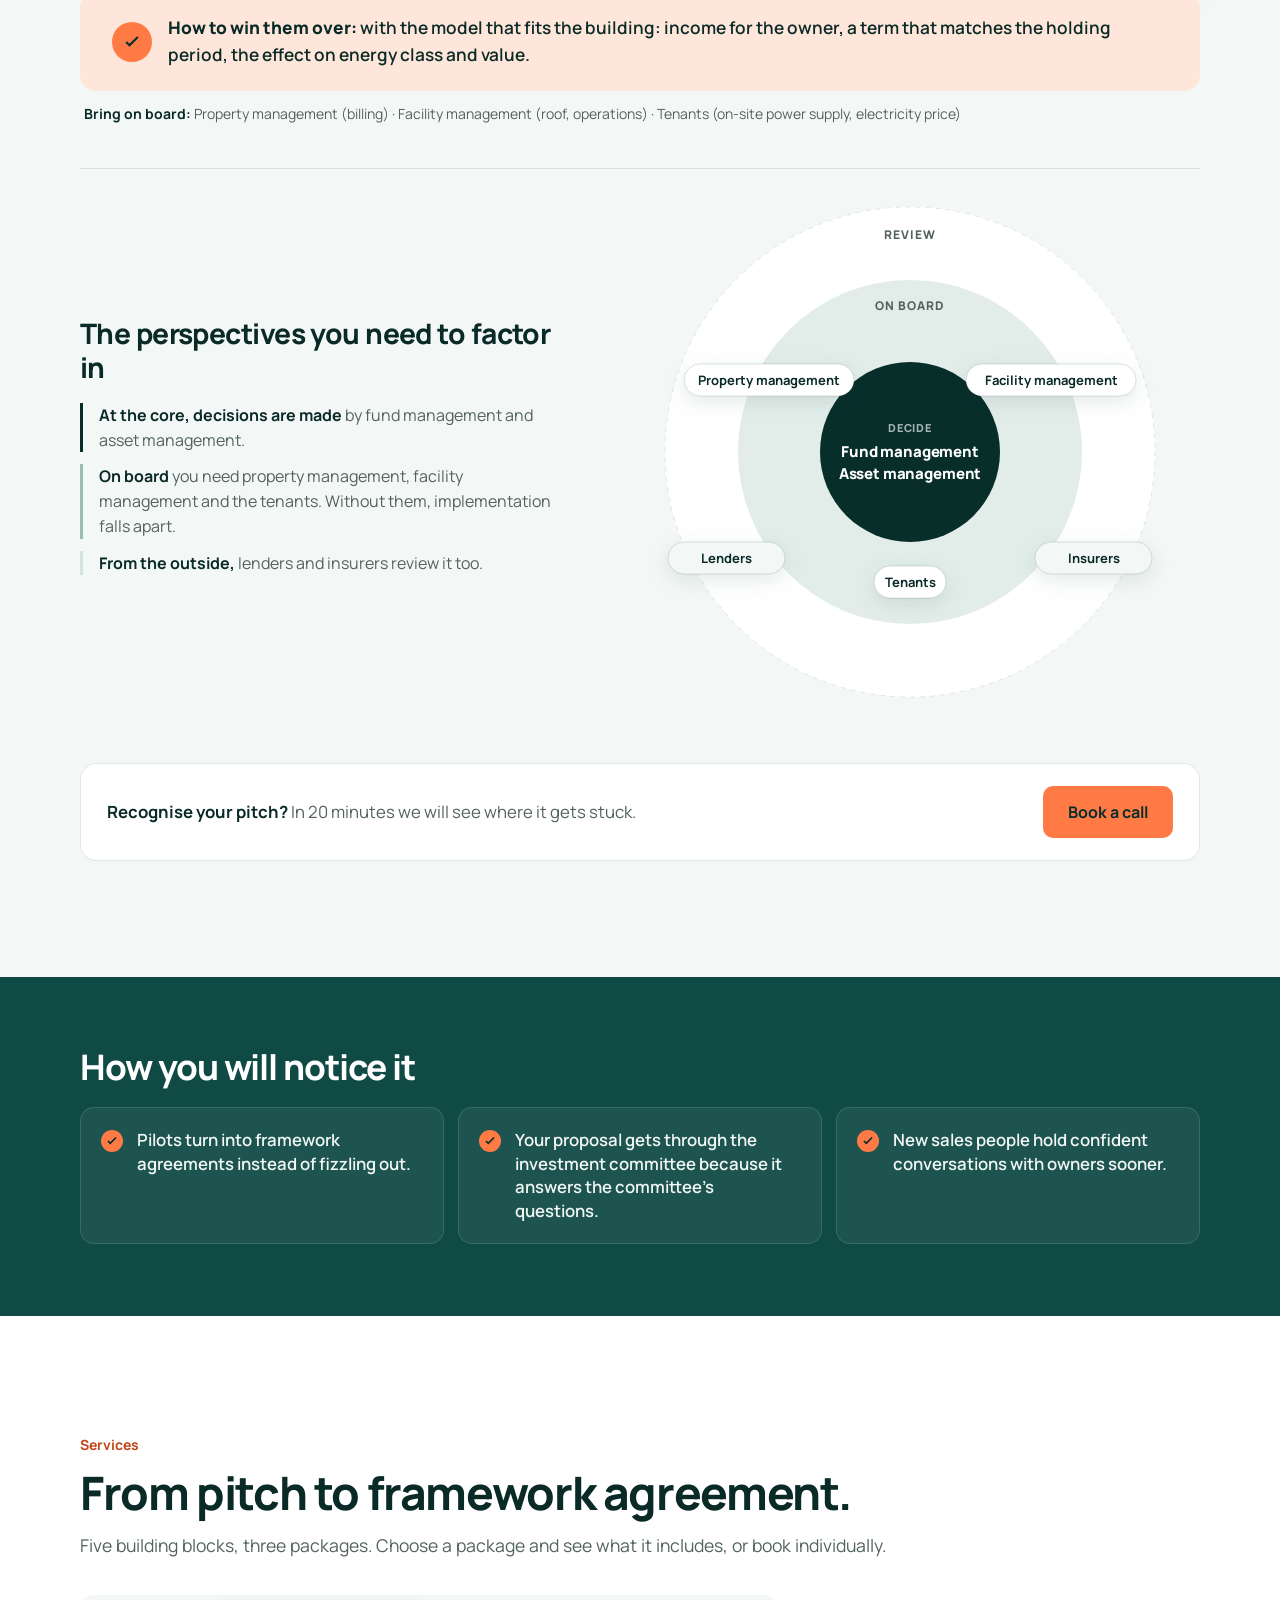
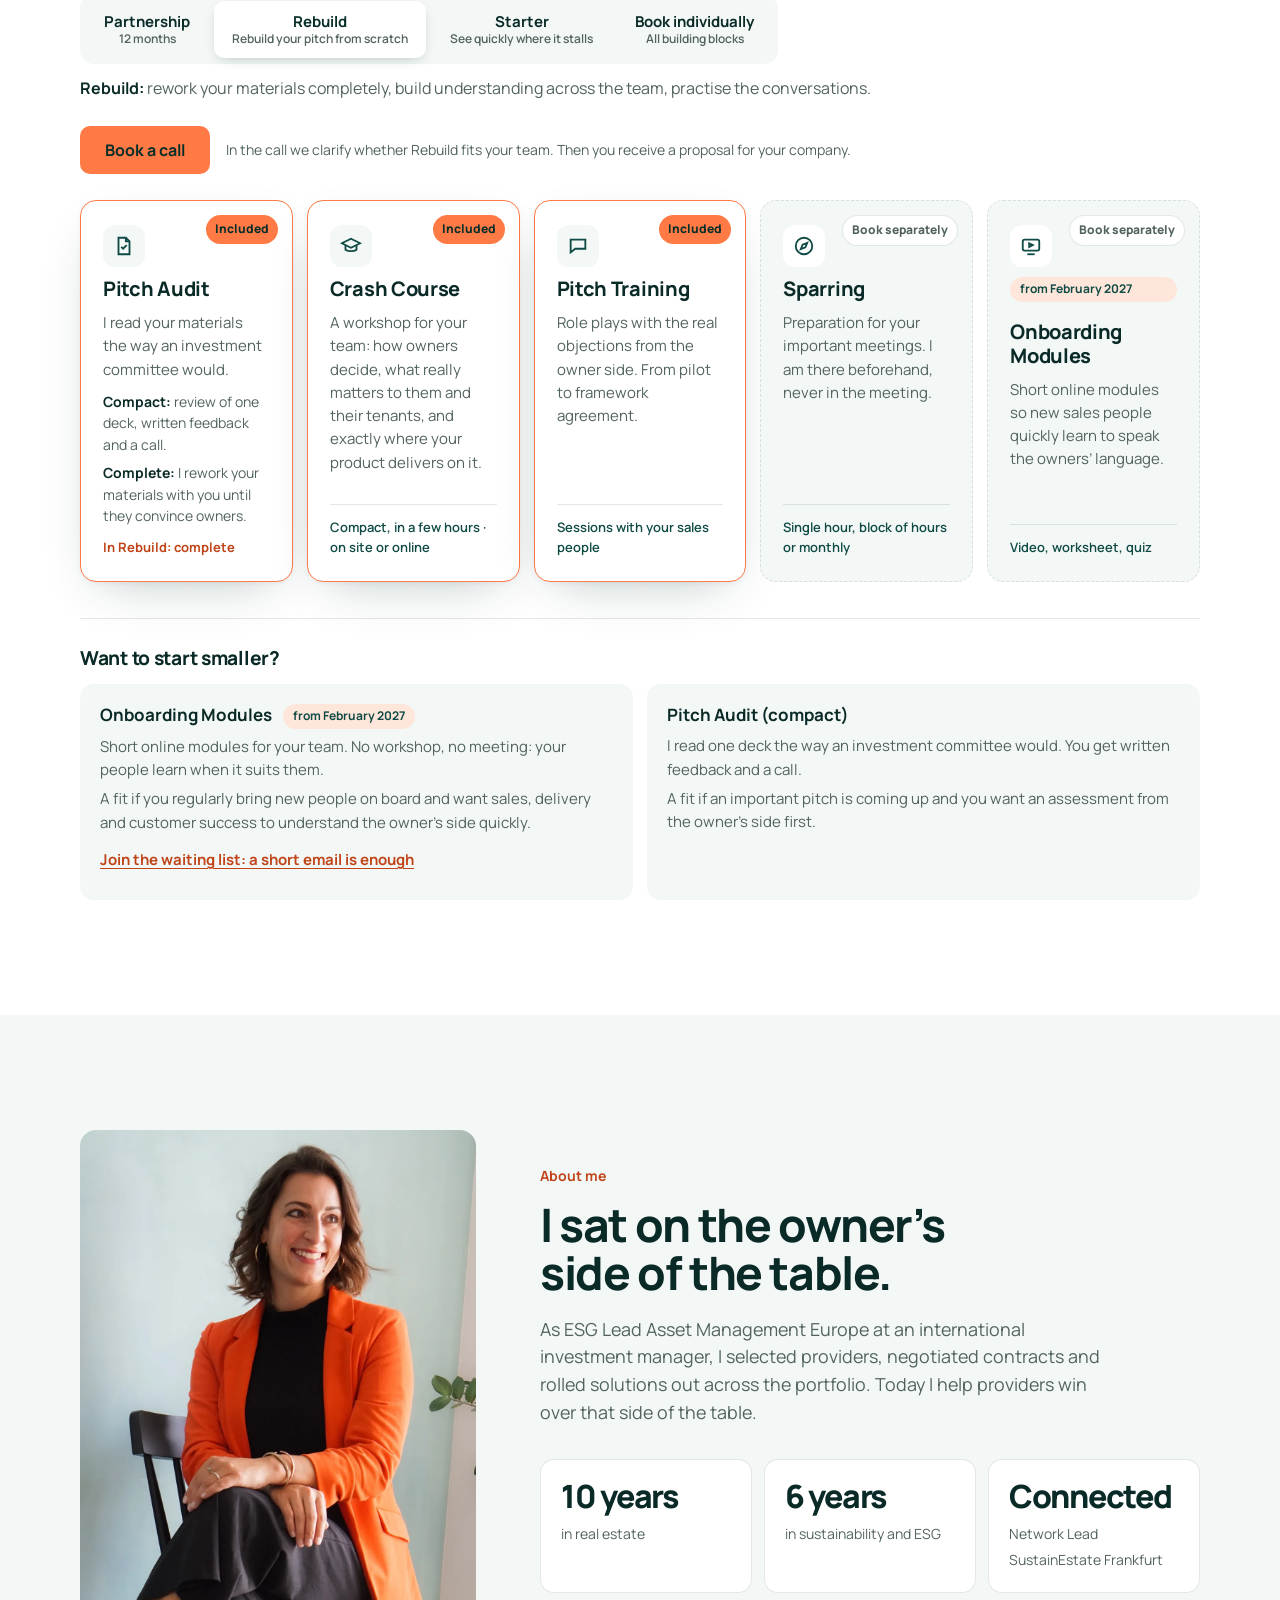
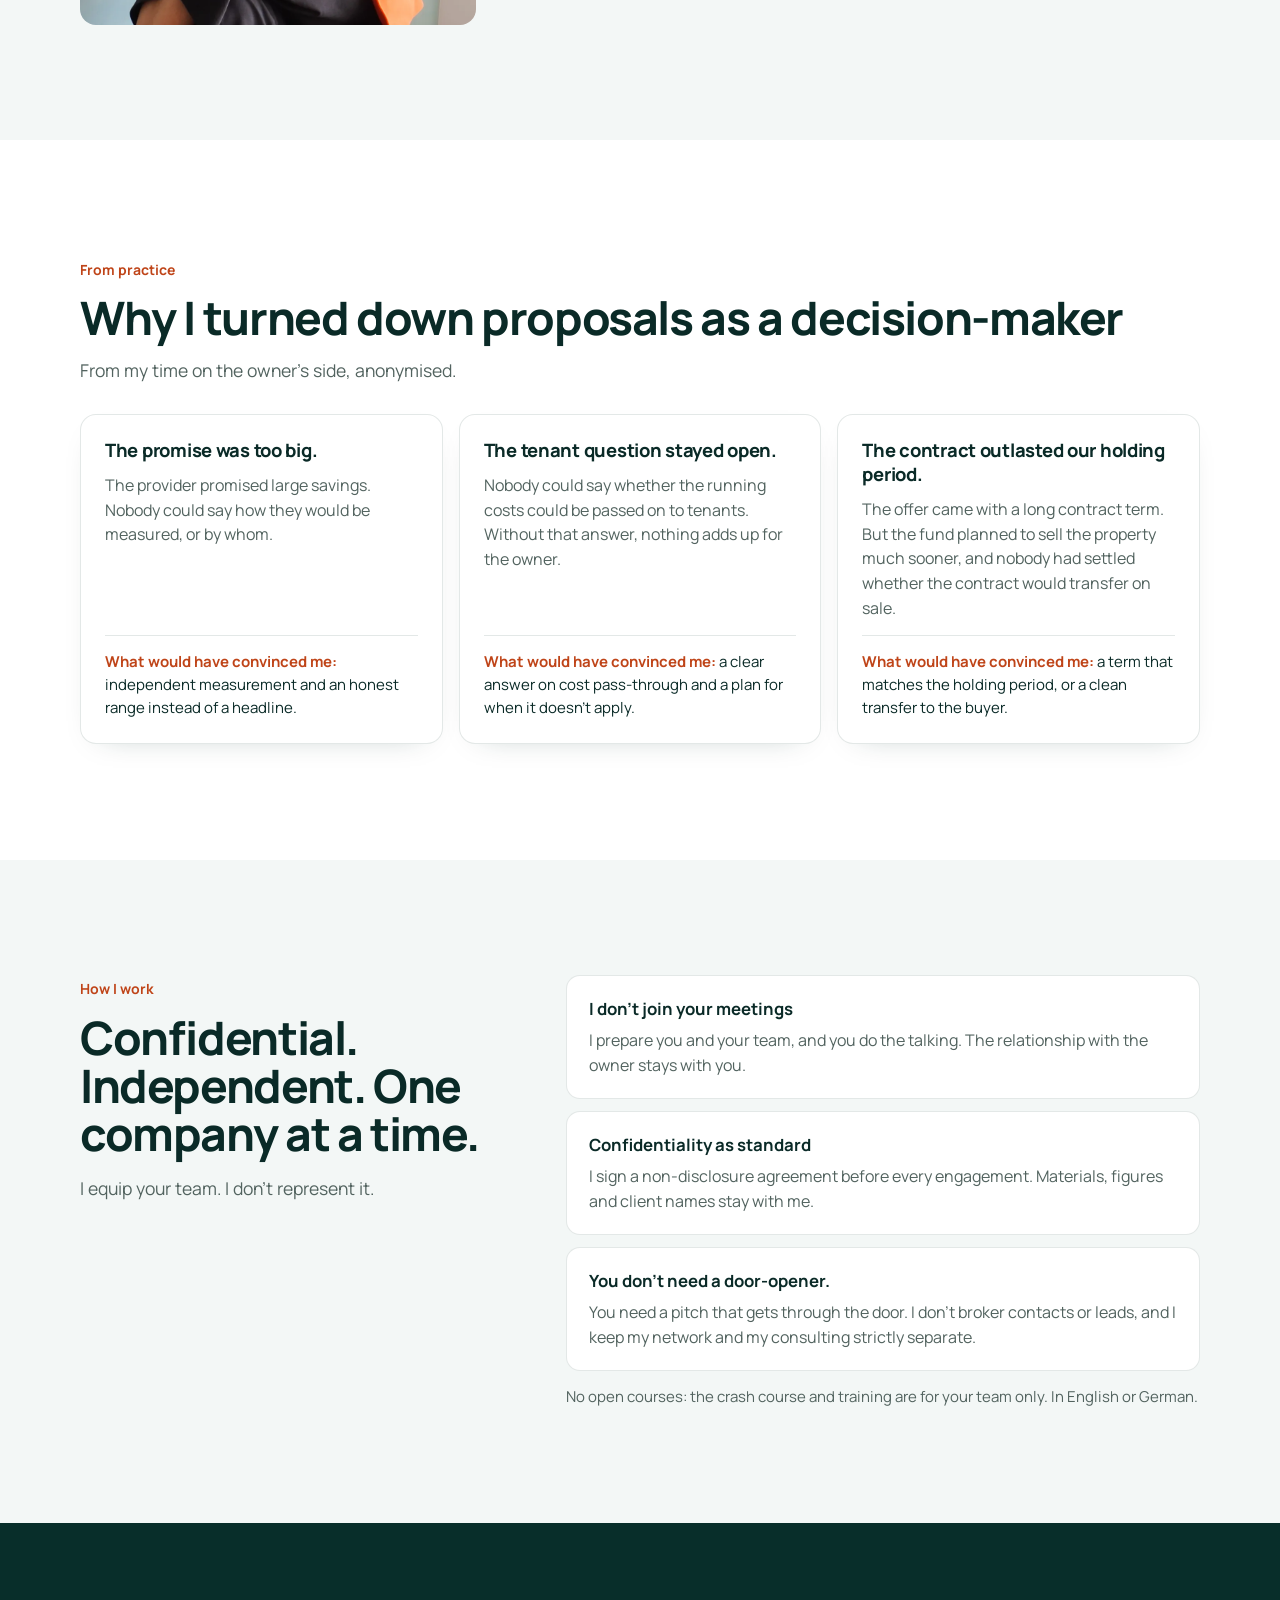
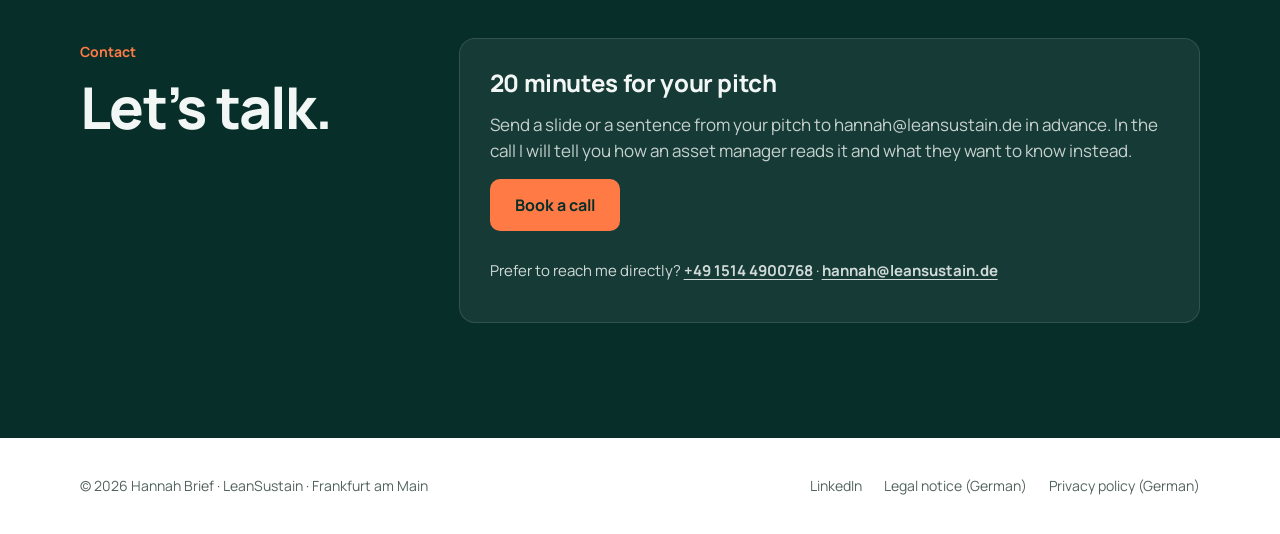
==== commit 62e6665a: "Add files via upload" ====
--- a/en/index.html
+++ b/en/index.html
@@ -24,7 +24,7 @@
 <link rel="icon" href="../assets/favicon.svg" type="image/svg+xml">
 <link rel="apple-touch-icon" href="../assets/apple-touch-icon.png">
 <link rel="preload" href="../fonts/Manrope.woff2" as="font" type="font/woff2" crossorigin>
-<link rel="stylesheet" href="../assets/styles.css?v=20261123">
+<link rel="stylesheet" href="../assets/styles.css?v=20261123f">
 <script type="application/ld+json">
 {"@context":"https://schema.org","@graph":[
 {"@type":"ProfessionalService","@id":"https://leansustain.de/#org","name":"LeanSustain","url":"https://leansustain.de/en/","logo":"https://leansustain.de/assets/logo-leansustain-512.png","image":"https://leansustain.de/assets/og-image.png","email":"hannah@leansustain.de","telephone":"+4915144900768","address":{"@type":"PostalAddress","addressLocality":"Frankfurt am Main","addressCountry":"DE"},"areaServed":["DE","AT","CH"],"availableLanguage":["de","en"],"description":"Sales enablement for solution providers selling to institutional real estate owners: pitch audit, crash course, pitch training, sparring and onboarding modules.","founder":{"@id":"https://leansustain.de/#hannah"}},
@@ -61,8 +61,8 @@
       <div class="cta">
         <a class="btn btn-accent" href="mailto:hannah@leansustain.de?subject=Call%20LeanSustain" data-book>Book a call <svg viewBox="0 0 24 24" fill="none" stroke="currentColor" stroke-width="2"><path d="M5 12h14M13 6l6 6-6 6"/></svg></a>
       </div>
-      <p class="cta-note">20 minutes: we will see where your pitch gets stuck. Or call: <a href="tel:+4915144900768">+49 1514 4900768</a></p>
-      <div class="who"><img src="../assets/hannah-avatar.webp" alt="" width="52" height="52"><span><b>Hannah Brief</b>10 years in real estate, formerly ESG Lead Asset Management Europe at an international investment manager</span></div>
+      <p class="cta-note">Send me a slide or a sentence from your pitch in advance. In 20 minutes I will tell you how an asset manager reads it and what they want to know instead. Or call: <a href="tel:+4915144900768">+49 1514 4900768</a></p>
+      <div class="who"><img src="../assets/hannah-avatar.webp" alt="" width="52" height="52"><span><b>Hannah Brief</b>Former ESG Lead Asset Management Europe · 10 years in real estate</span></div>
     </div>
     <div class="hero-art">
       <svg class="art" viewBox="0 0 520 440" role="img" aria-label="Illustration: existing building with a PV roof, energy class from F to C and a business case">
@@ -168,6 +168,19 @@
           <circle class="r3" cx="260" cy="255" r="245"/><circle class="r2" cx="260" cy="255" r="172"/><circle class="r1" cx="260" cy="255" r="90"/><text class="lbl" x="260" y="42" text-anchor="middle">REVIEW</text><text class="lbl" x="260" y="113" text-anchor="middle">ON BOARD</text><text class="lbl in" x="260" y="235" text-anchor="middle">DECIDE</text><text class="core" x="260" y="260" text-anchor="middle">Fund management</text><text class="core" x="260" y="282" text-anchor="middle">Asset management</text><g class="bd"><rect x="34" y="167" width="170" height="32" rx="16"/><text x="119" y="188" text-anchor="middle">Property management</text></g><g class="bd"><rect x="316" y="167" width="170" height="32" rx="16"/><text x="401" y="188" text-anchor="middle">Facility management</text></g><g class="bd"><rect x="224" y="369" width="72" height="32" rx="16"/><text x="260" y="390" text-anchor="middle">Tenants</text></g><g class="bd out"><rect x="18" y="345" width="117" height="32" rx="16"/><text x="76" y="366" text-anchor="middle">Lenders</text></g><g class="bd out"><rect x="385" y="345" width="117" height="32" rx="16"/><text x="444" y="366" text-anchor="middle">Insurers</text></g>
         </svg>
     </div>
+    <div class="bridge"><p><b>Recognise your pitch?</b> In 20 minutes we will see where it gets stuck.</p><a class="btn btn-accent" href="mailto:hannah@leansustain.de?subject=Call%20LeanSustain" data-book>Book a call</a></div>
+  </div>
+</section>
+
+<!-- OUTCOMES -->
+<section class="outcomes-sec">
+  <div class="wrap">
+    <h2>How you will notice it</h2>
+    <ul class="outcomes">
+      <li>Pilots turn into framework agreements instead of fizzling out.</li>
+      <li>Your proposal gets through the investment committee because it answers the committee’s questions.</li>
+      <li>New sales people hold confident conversations with owners sooner.</li>
+    </ul>
   </div>
 </section>
 
@@ -175,8 +188,8 @@
 <section class="section" id="angebot">
   <div class="wrap">
     <span class="kicker">Services</span>
-    <h2>Five building blocks. Three packages.</h2>
-    <p class="muted" style="margin-top:14px;font-size:1.1rem">Choose a package and see which building blocks it includes. Or book them individually.</p>
+    <h2>From pitch to framework agreement.</h2>
+    <p class="muted" style="margin-top:14px;font-size:1.1rem">Five building blocks, three packages. Choose a package and see what it includes, or book individually.</p>
 
     <div class="pk-switch" role="group" aria-label="Packages">
       <button aria-pressed="false" data-pk="partner">Partnership<small>12 months</small></button>
@@ -184,7 +197,7 @@
       <button aria-pressed="false" data-pk="start">Starter<small>See quickly where it stalls</small></button>
       <button aria-pressed="false" data-pk="all">Book individually<small>All building blocks</small></button>
     </div>
-    <p class="pk-desc" id="pkdesc" aria-live="polite"><b>Rebuild:</b> rework your materials completely, build understanding across the team, practise the conversations.</p>
+    <p class="pk-desc" id="pkdesc" aria-live="polite"><b>Rebuild:</b> rework your materials completely, build understanding across the team, practise the conversations.<span class="fit">A fit if your materials don’t land with owners and important tenders are coming up.</span></p>
     <div class="pk-cta"><a class="btn btn-accent" id="pkcta" href="mailto:hannah@leansustain.de?subject=Call%20LeanSustain" data-book>Book a call</a><small id="pkctanote">In the call we clarify whether Rebuild fits your team. Then you receive a proposal for your company.</small></div>
 
     <div class="cards" id="cards">
@@ -223,12 +236,20 @@
       <article class="card" data-b="onboarding">
         <span class="badge"><span class="in-l">Included</span><span class="out">Book separately</span></span>
         <div class="ico"><svg viewBox="0 0 24 24" fill="none" stroke="currentColor" stroke-width="2"><rect x="3" y="5" width="18" height="12" rx="2"/><path d="M10 9l4 2-4 2z"/><path d="M8 21h8"/></svg></div>
+        <span class="soon">from February 2027</span>
         <h3>Onboarding Modules</h3>
         <p>Short online modules so new sales people quickly learn to speak the owners’ language.</p>
         <span class="fmt">Video, worksheet, quiz</span>
       </article>
     </div>
     <p class="pk-extra" id="pkextra"></p>
+    <div class="smaller">
+      <h3>Want to start smaller?</h3>
+      <div class="smaller-grid">
+        <div><b>Onboarding Modules <span class="soon">from February 2027</span></b><p>Short online modules for your team. No workshop, no meeting: your people learn when it suits them.</p><p class="fitp">A fit if you regularly bring new people on board and want sales, delivery and customer success to understand the owner’s side quickly.</p><a class="pre" href="mailto:hannah@leansustain.de?subject=Waiting%20list%3A%20Onboarding%20Modules">Join the waiting list: a short email is enough</a></div>
+        <div><b>Pitch Audit (compact)</b><p>I read one deck the way an investment committee would. You get written feedback and a call.</p><p class="fitp">A fit if an important pitch is coming up and you want an assessment from the owner’s side first.</p></div>
+      </div>
+    </div>
   </div>
 </section>
 
@@ -249,6 +270,20 @@
   </div>
 </section>
 
+<!-- REJECTED -->
+<section class="section cases-sec">
+  <div class="wrap">
+    <span class="kicker">From practice</span>
+    <h2>Why I turned down proposals as a decision-maker</h2>
+    <p class="lead">From my time on the owner’s side, anonymised.</p>
+    <div class="cases">
+      <article><h3>The promise was too big.</h3><p>The provider promised large savings. Nobody could say how they would be measured, or by whom.</p><p class="win"><b>What would have convinced me:</b> independent measurement and an honest range instead of a headline.</p></article>
+      <article><h3>The tenant question stayed open.</h3><p>Nobody could say whether the running costs could be passed on to tenants. Without that answer, nothing adds up for the owner.</p><p class="win"><b>What would have convinced me:</b> a clear answer on cost pass-through and a plan for when it doesn’t apply.</p></article>
+      <article><h3>The contract outlasted our holding period.</h3><p>The offer came with a long contract term. But the fund planned to sell the property much sooner, and nobody had settled whether the contract would transfer on sale.</p><p class="win"><b>What would have convinced me:</b> a term that matches the holding period, or a clean transfer to the buyer.</p></article>
+    </div>
+  </div>
+</section>
+
 <!-- SO ARBEITE ICH -->
 <section class="section faq-sec" id="arbeitsweise">
   <div class="wrap">
@@ -257,23 +292,22 @@
       <h2>Confidential. Independent. One company at a time.</h2>
       <p class="lead">I equip your team. I don’t represent it.</p>
     </div>
-    <div class="faq">
-      <details><summary>Do you join client meetings?</summary><p>No. I prepare you and your team, and you do the talking in the meeting. That way the relationship with the owner stays with you, and I stay independent.</p></details>
-      <details><summary>How do you handle confidential material?</summary><p>I sign a non-disclosure agreement before every engagement. Your materials, figures and client names stay with me.</p></details>
-      <details><summary>Do you introduce me to owners?</summary><p>No. No matchmaking, no lead referrals. I keep my involvement in the SustainEstate network strictly separate from my consulting work.</p></details>
-      <details><summary>Do you run open courses?</summary><p>No. The crash course and training are always for your team only. You receive a proposal for your company.</p></details>
-      <details><summary>Do you work in English?</summary><p>Yes. I offer the pitch audit, crash course, pitch training and sparring in English or German. My focus is the market in Germany, Austria and Switzerland.</p></details>
-    </div>
+    <div class="trust-col"><div class="trust">
+      <div><b>I don’t join your meetings</b><p>I prepare you and your team, and you do the talking. The relationship with the owner stays with you.</p></div>
+      <div><b>Confidentiality as standard</b><p>I sign a non-disclosure agreement before every engagement. Materials, figures and client names stay with me.</p></div>
+      <div><b>You don’t need a door-opener.</b><p>You need a pitch that gets through the door. I don’t broker contacts or leads, and I keep my network and my consulting strictly separate.</p></div>
+    </div>
+    <p class="trust-more">No open courses: the crash course and training are for your team only. In English or German.</p></div>
   </div>
 </section>
 
 <!-- KONTAKT -->
 <section class="section contact" id="kontakt">
   <div class="wrap">
-    <div><span class="kicker">Contact</span><h2>Let’s talk.</h2><p style="margin-top:16px;opacity:.8">In 20 minutes we will see where your pitch gets stuck.</p></div>
+    <div><span class="kicker">Contact</span><h2>Let’s talk.</h2></div>
     <div class="choice choice-main">
       <h3>20 minutes for your pitch</h3>
-      <p style="opacity:.8">Pick a time that suits you. Feel free to bring your deck.</p>
+      <p style="opacity:.8">Send a slide or a sentence from your pitch to hannah@leansustain.de in advance. In the call I will tell you how an asset manager reads it and what they want to know instead.</p>
       <div class="row"><a class="btn btn-accent" href="mailto:hannah@leansustain.de?subject=Call%20LeanSustain" data-book>Book a call</a></div>
       <p class="alt">Prefer to reach me directly? <a href="tel:+4915144900768">+49 1514 4900768</a> · <a href="mailto:hannah@leansustain.de?subject=Enquiry%3A%20LeanSustain">hannah@leansustain.de</a></p>
     </div>
@@ -286,7 +320,7 @@
 
 <div class="mbar" id="mbar" aria-label="Book a call" aria-hidden="true"><a class="btn btn-accent" href="mailto:hannah@leansustain.de?subject=Call%20LeanSustain" data-book>Book a call</a></div>
 
-<script src="../assets/site.js?v=20261123b" defer></script>
+<script src="../assets/site.js?v=20261123d" defer></script>
 
 </body>
 </html>
--- a/assets/styles.css
+++ b/assets/styles.css
@@ -320,3 +320,54 @@
 footer .wrap { align-items: center; }
 footer .wrap > span:last-child { display: flex; flex-wrap: wrap; gap: 0 22px; }
 .logo svg { flex: none; }
+/* v6.1: eine Kontakt-Handlung */
+.cta-note a, .choice .alt a { color: inherit; font-weight: 700; text-underline-offset: 3px; display: inline-block; padding: 10px 0; }
+.choice-main { grid-column: span 2; }
+.choice .alt { font-size: 15px; opacity: .85; margin-top: 4px; }
+@media (max-width: 1020px) { .choice-main { grid-column: auto; } }
+@media (max-width: 720px) {
+  .head-cta { display: none; }
+  .mbar { grid-template-columns: 1fr; }
+}
+/* v7: Einstiege, Vertrauen, Brücke */
+.pk-desc .fit { display: block; margin-top: 4px; color: var(--muted); font-size: 15px; }
+.soon { display: inline-block; font-size: 12px; font-weight: 700; color: var(--petrol); background: var(--accent-soft); border-radius: 999px; padding: 3px 10px; margin-bottom: 8px; vertical-align: middle; }
+.smaller b .soon { margin: 0 0 0 8px; }
+.bridge { display: flex; flex-wrap: wrap; align-items: center; justify-content: space-between; gap: 16px 24px; margin-top: clamp(36px, 5vw, 56px); padding: 22px 26px; border-radius: 16px; background: #fff; border: 1px solid var(--line); }
+.bridge p { font-size: 1.05rem; color: var(--muted); margin: 0; }
+.bridge p b { color: var(--ink); }
+.smaller { margin-top: 36px; padding-top: 28px; border-top: 1px solid var(--line); }
+.smaller h3 { font-size: 1.2rem; margin-bottom: 14px; }
+.smaller-grid { display: grid; grid-template-columns: 1fr 1fr; gap: 14px; }
+.smaller-grid > div { padding: 18px 20px; border-radius: 14px; background: var(--soft); }
+.smaller-grid p { margin-top: 6px; color: var(--muted); font-size: 15px; }
+.trust { display: grid; gap: 12px; }
+.trust > div { padding: 20px 22px; border-radius: 14px; background: #fff; border: 1px solid var(--line); }
+.trust b { font-size: 1.05rem; color: var(--ink); }
+.trust p { margin-top: 6px; color: var(--muted); font-size: 16px; }
+.trust-more { margin-top: 14px; font-size: 15px; color: var(--muted); }
+
+@media (max-width: 720px) {
+  .smaller-grid { grid-template-columns: 1fr; }
+  .bridge { padding: 20px; }
+  .bridge .btn { width: 100%; justify-content: center; }
+}
+/* v8: Ergebnisse, Vormerken */
+.outcomes-sec { background: var(--petrol); color: #F2F7F5; padding: clamp(40px, 6vw, 72px) 0; }
+.outcomes-sec h2 { color: #fff; font-size: clamp(1.6rem, 3vw, 2.2rem); }
+.outcomes { list-style: none; padding: 0; margin: 22px 0 0; display: grid; grid-template-columns: repeat(3, minmax(0, 1fr)); gap: 14px; }
+.outcomes li { position: relative; padding: 20px 22px 20px 56px; border-radius: 14px; background: rgba(255,255,255,.06); border: 1px solid rgba(255,255,255,.12); font-size: 1.05rem; font-weight: 600; line-height: 1.4; }
+.outcomes li::before { content: ""; position: absolute; left: 20px; top: 22px; width: 22px; height: 22px; border-radius: 50%; background: var(--accent) url("data:image/svg+xml,%3Csvg xmlns='http://www.w3.org/2000/svg' viewBox='0 0 24 24' fill='none' stroke='%23082E2A' stroke-width='3'%3E%3Cpath d='M5 12l4 4 10-10'/%3E%3C/svg%3E") center/14px no-repeat; }
+.smaller .pre { display: inline-flex; align-items: center; min-height: 44px; margin-top: 4px; font-weight: 700; font-size: 15px; color: var(--accent-text); text-underline-offset: 3px; }
+@media (max-width: 900px) { .outcomes { grid-template-columns: 1fr; } }
+/* v9: Fälle aus der Praxis */
+.cases-sec .lead { margin-top: 14px; color: var(--muted); font-size: 1.1rem; }
+.cases { display: grid; grid-template-columns: repeat(3, minmax(0, 1fr)); gap: 16px; margin-top: 30px; }
+.cases article { display: flex; flex-direction: column; padding: 24px; border-radius: 16px; background: #fff; border: 1px solid var(--line); box-shadow: 0 10px 30px -22px rgba(8,46,42,.35); }
+.cases h3 { font-size: 1.15rem; line-height: 1.3; }
+.cases p { margin-top: 10px; color: var(--muted); font-size: 16px; }
+.cases .win { margin-top: auto; padding-top: 14px; border-top: 1px solid var(--line); color: var(--ink); font-size: 15px; }
+.cases .win b { color: var(--accent-text); }
+.cases article > p:nth-of-type(1) { margin-bottom: 14px; }
+@media (max-width: 900px) { .cases { grid-template-columns: 1fr; } }
+.faq-sec { background: var(--soft); }
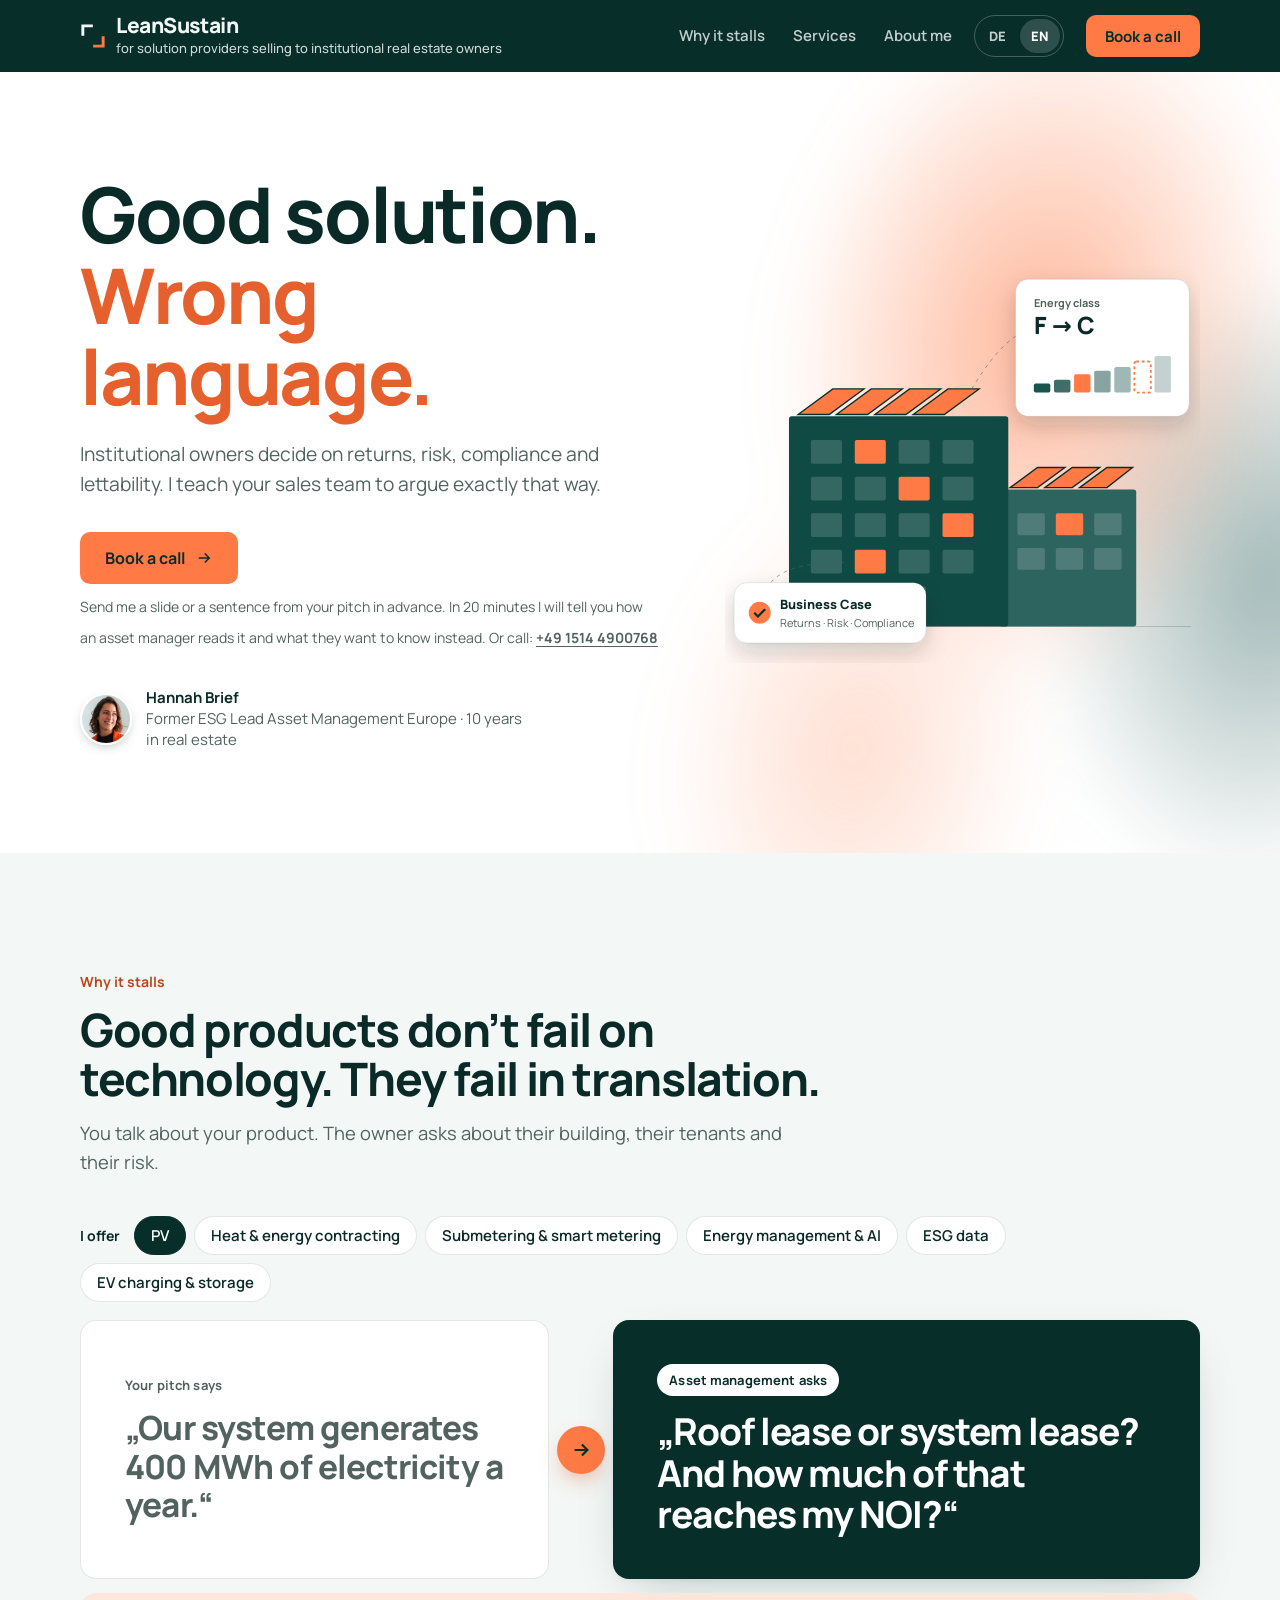
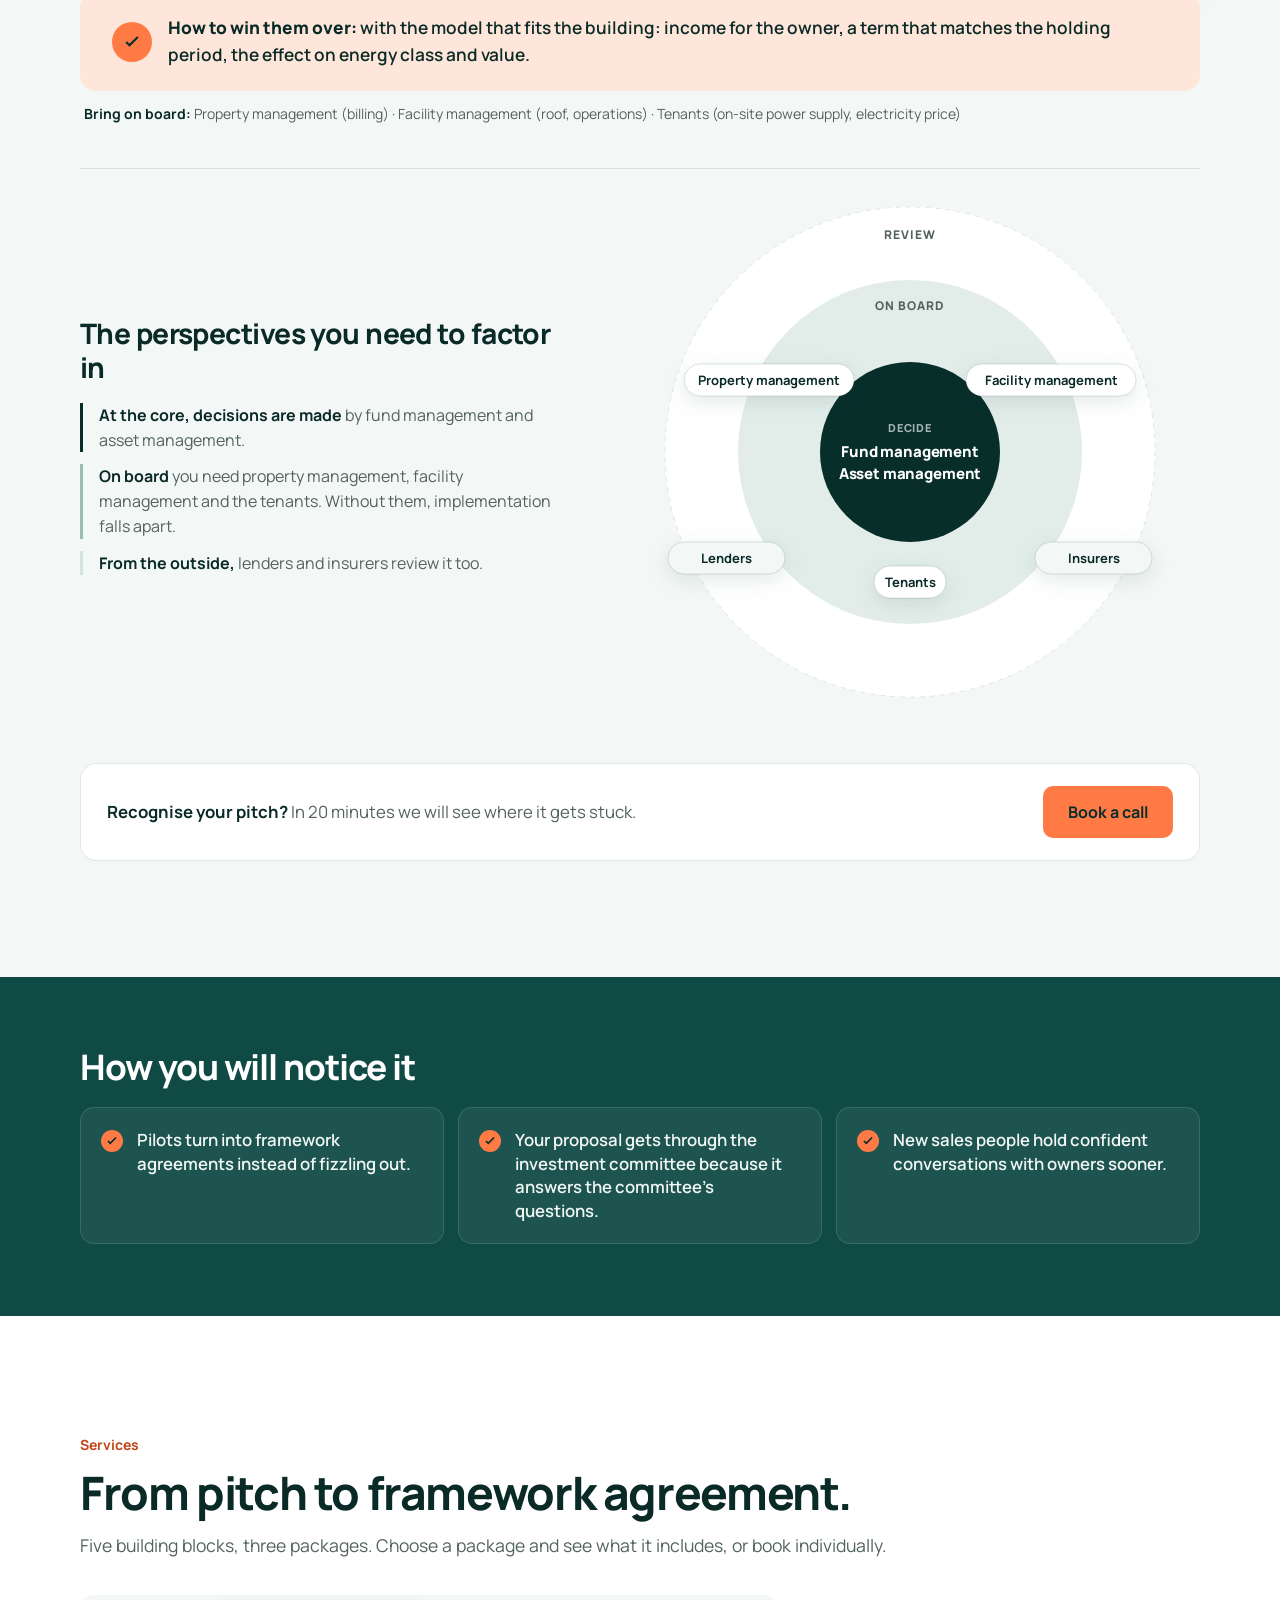
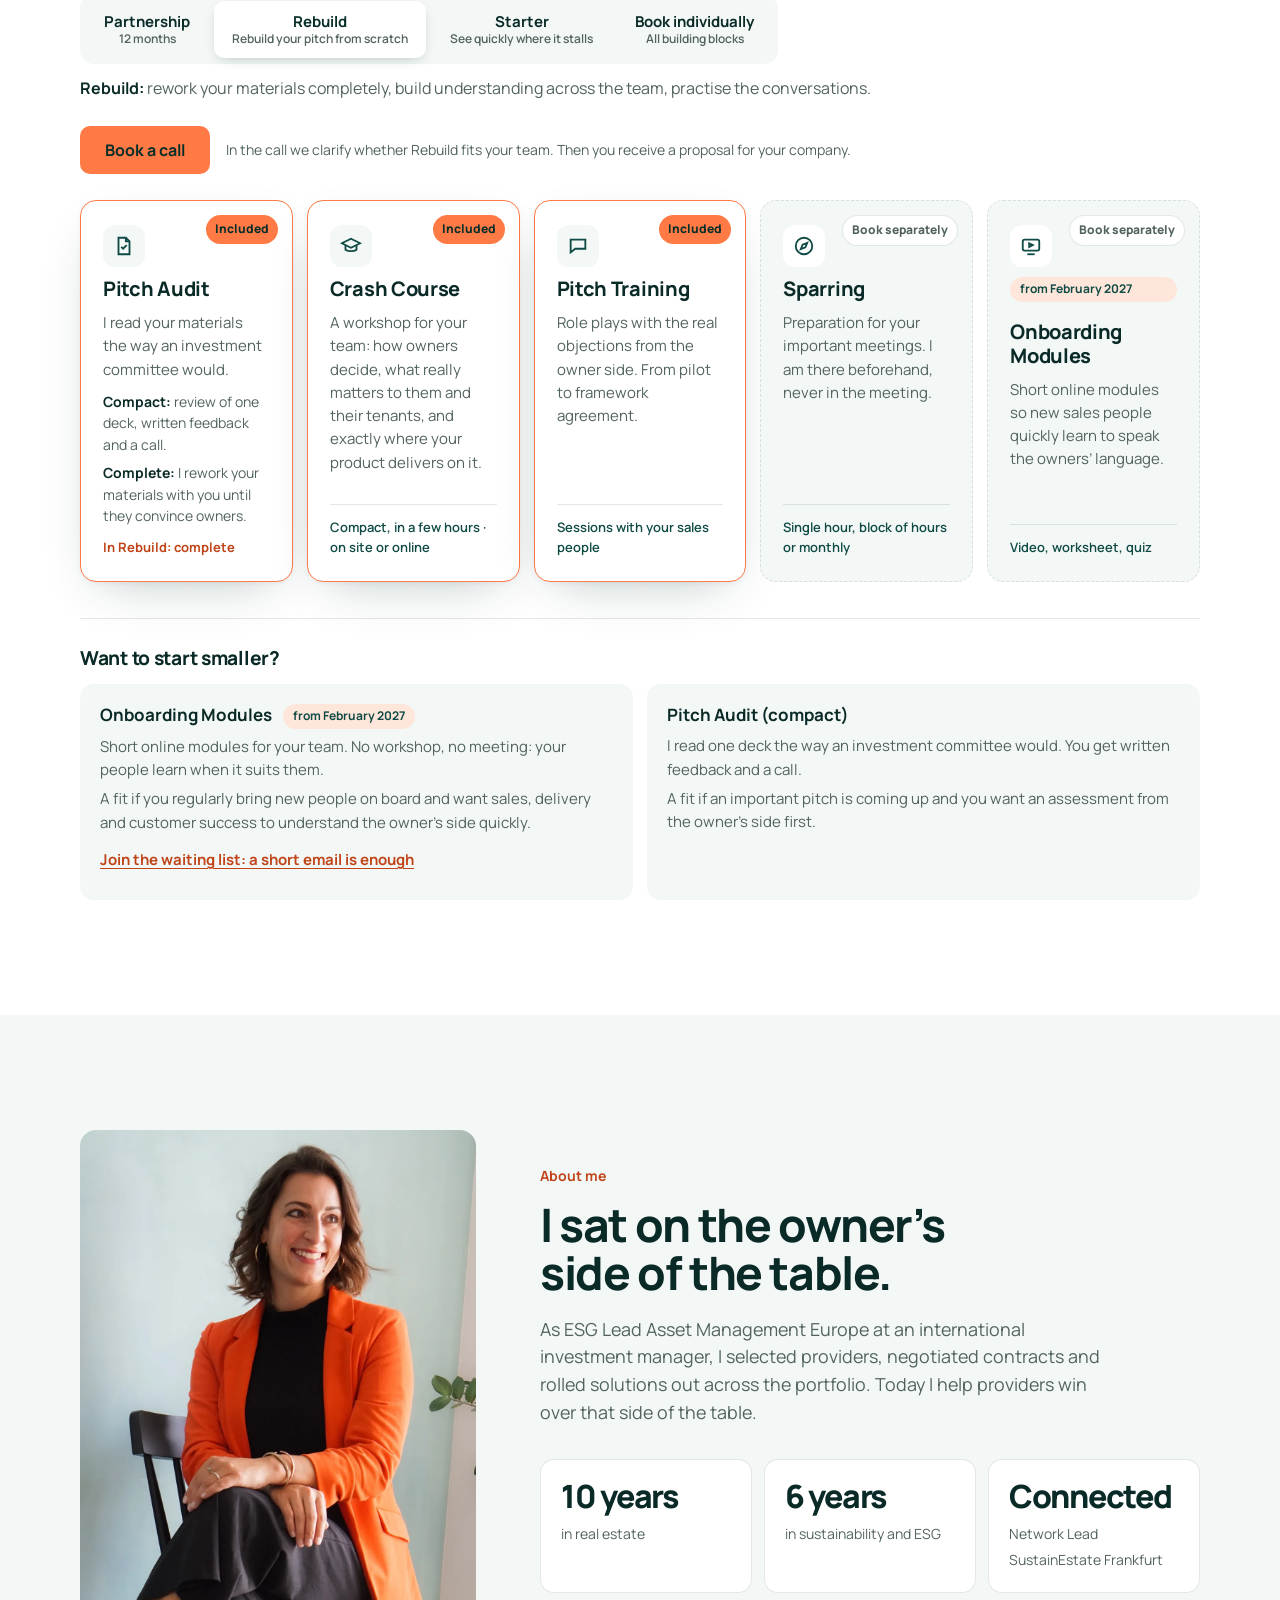
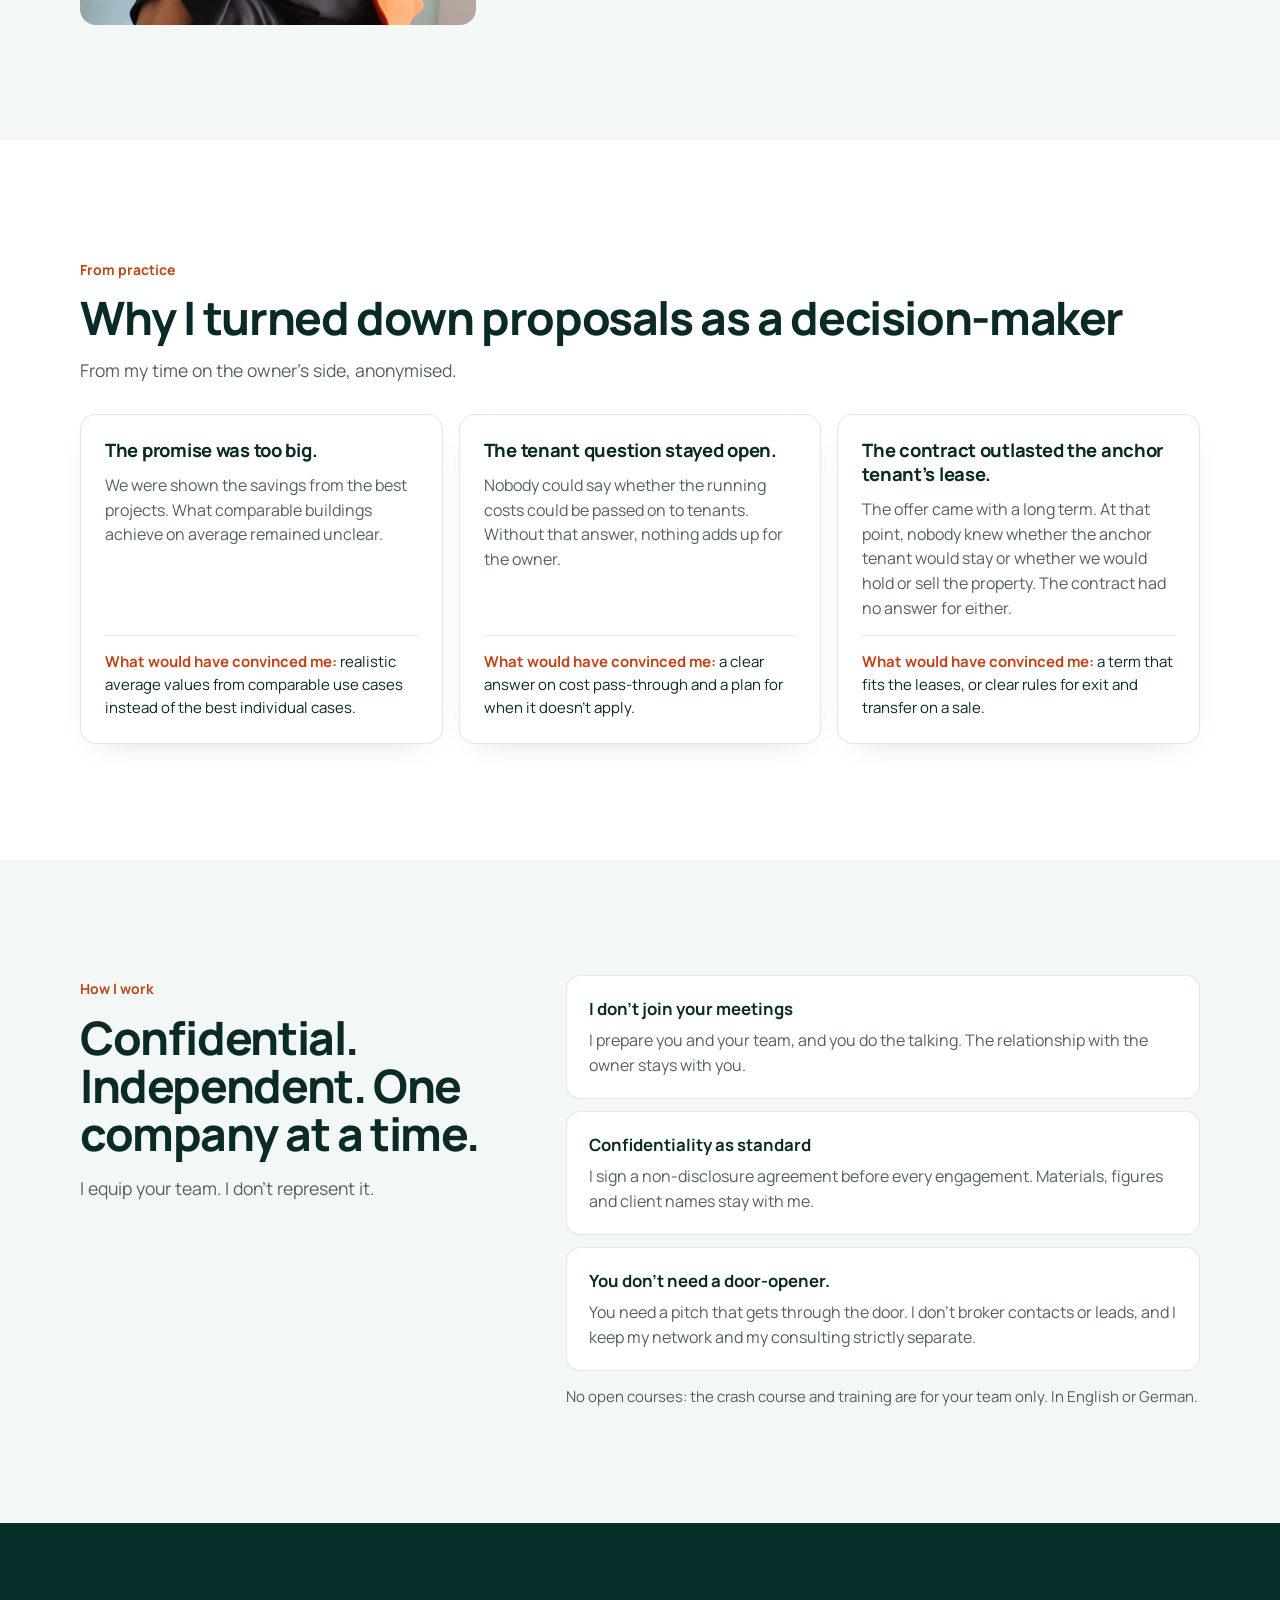
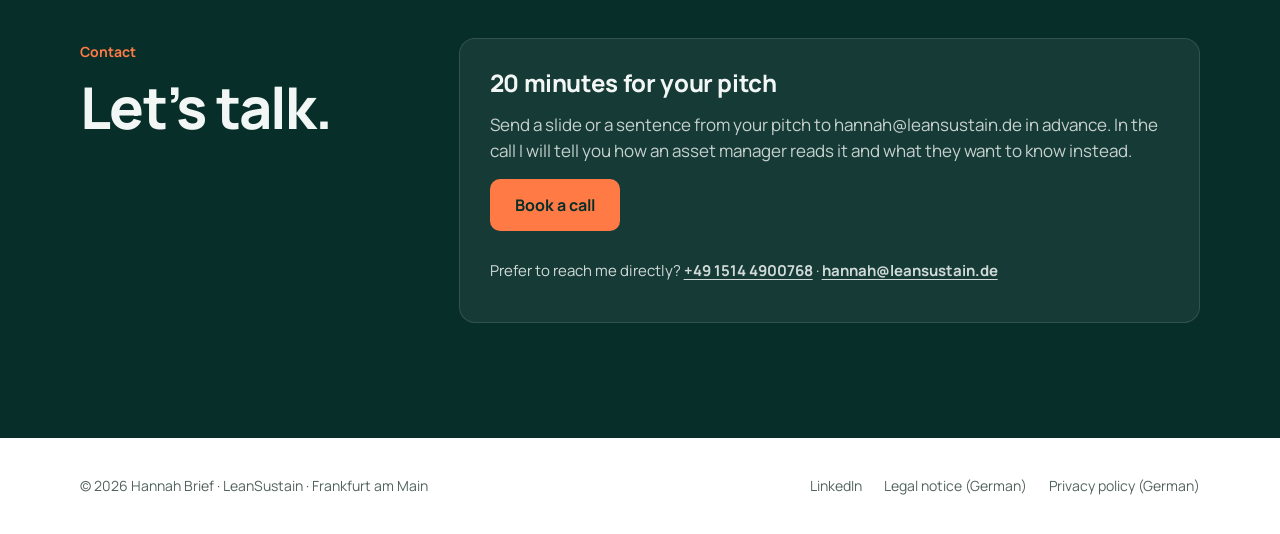
==== commit ff2ae926: "Add files via upload" ====
--- a/en/index.html
+++ b/en/index.html
@@ -277,9 +277,9 @@
     <h2>Why I turned down proposals as a decision-maker</h2>
     <p class="lead">From my time on the owner’s side, anonymised.</p>
     <div class="cases">
-      <article><h3>The promise was too big.</h3><p>The provider promised large savings. Nobody could say how they would be measured, or by whom.</p><p class="win"><b>What would have convinced me:</b> independent measurement and an honest range instead of a headline.</p></article>
+      <article><h3>The promise was too big.</h3><p>We were shown the savings from the best projects. What comparable buildings achieve on average remained unclear.</p><p class="win"><b>What would have convinced me:</b> realistic average values from comparable use cases instead of the best individual cases.</p></article>
       <article><h3>The tenant question stayed open.</h3><p>Nobody could say whether the running costs could be passed on to tenants. Without that answer, nothing adds up for the owner.</p><p class="win"><b>What would have convinced me:</b> a clear answer on cost pass-through and a plan for when it doesn’t apply.</p></article>
-      <article><h3>The contract outlasted our holding period.</h3><p>The offer came with a long contract term. But the fund planned to sell the property much sooner, and nobody had settled whether the contract would transfer on sale.</p><p class="win"><b>What would have convinced me:</b> a term that matches the holding period, or a clean transfer to the buyer.</p></article>
+      <article><h3>The contract outlasted the anchor tenant’s lease.</h3><p>The offer came with a long term. At that point, nobody knew whether the anchor tenant would stay or whether we would hold or sell the property. The contract had no answer for either.</p><p class="win"><b>What would have convinced me:</b> a term that fits the leases, or clear rules for exit and transfer on a sale.</p></article>
     </div>
   </div>
 </section>
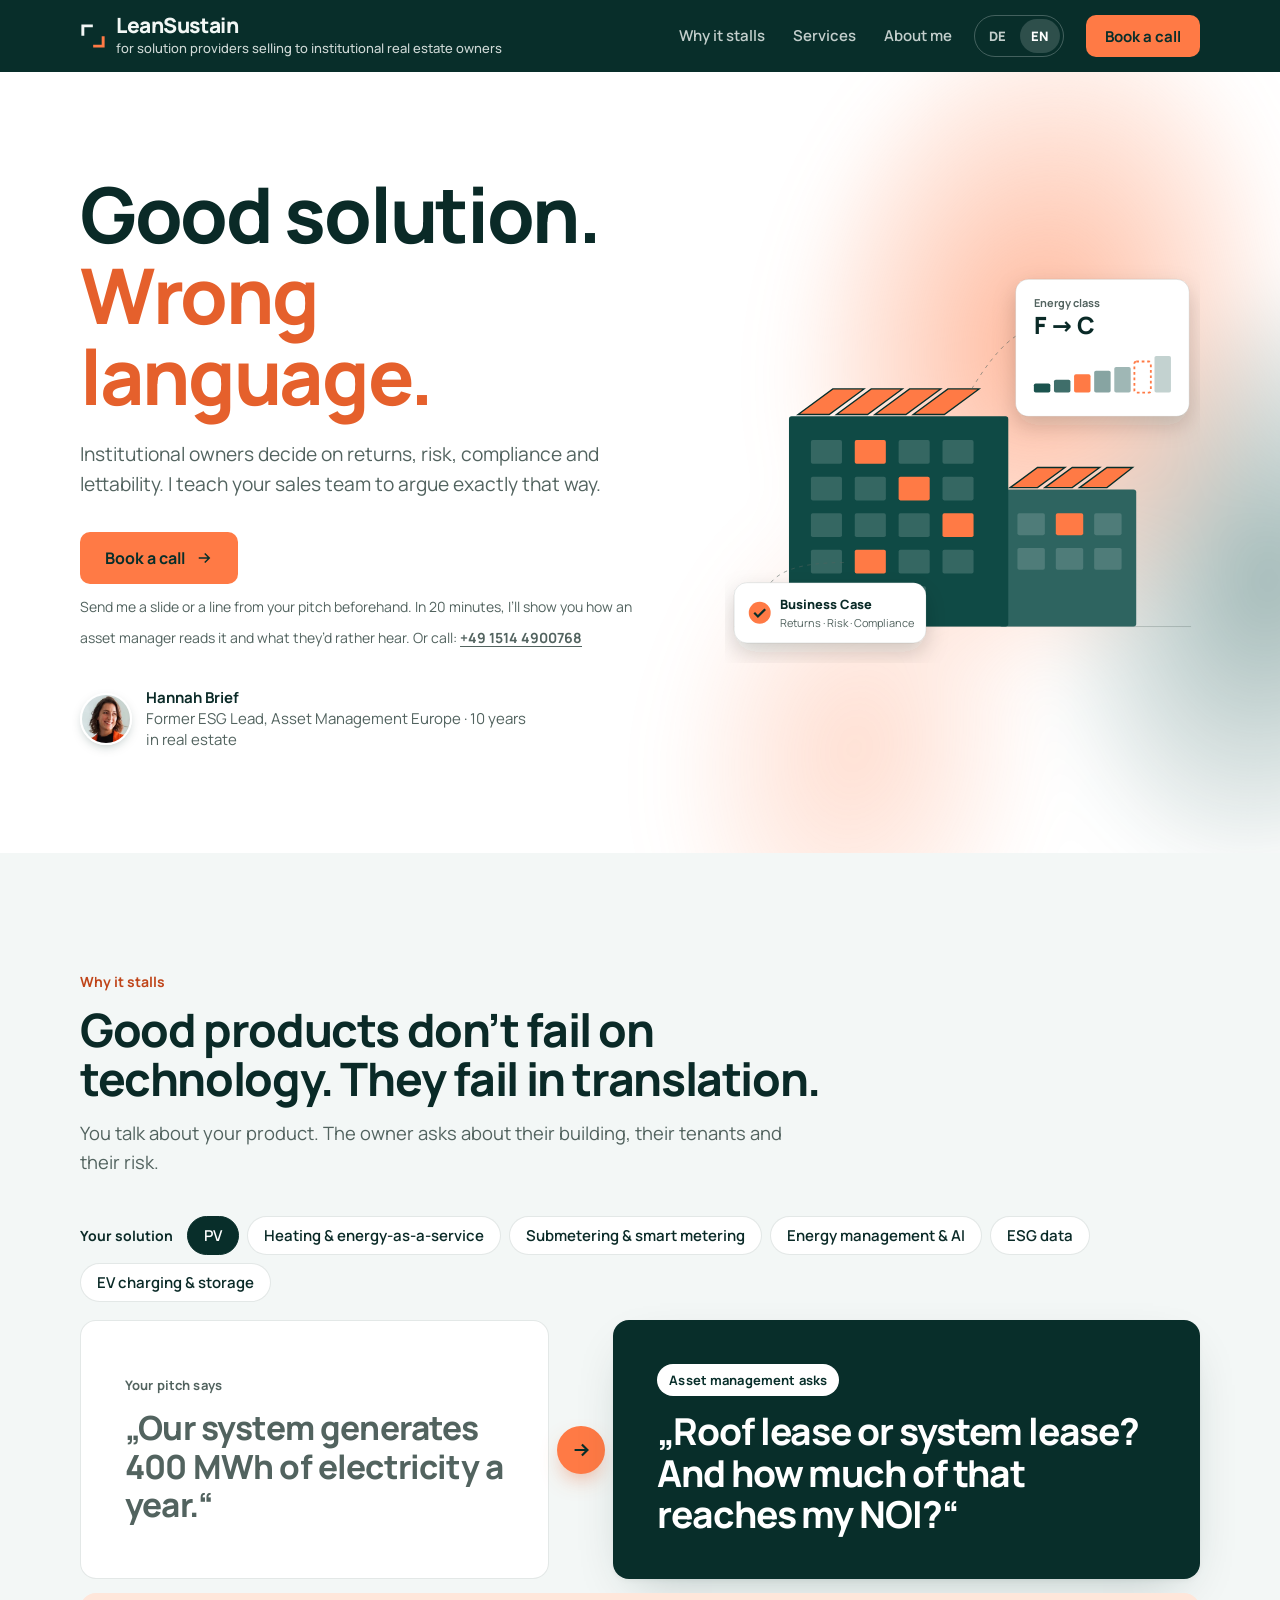
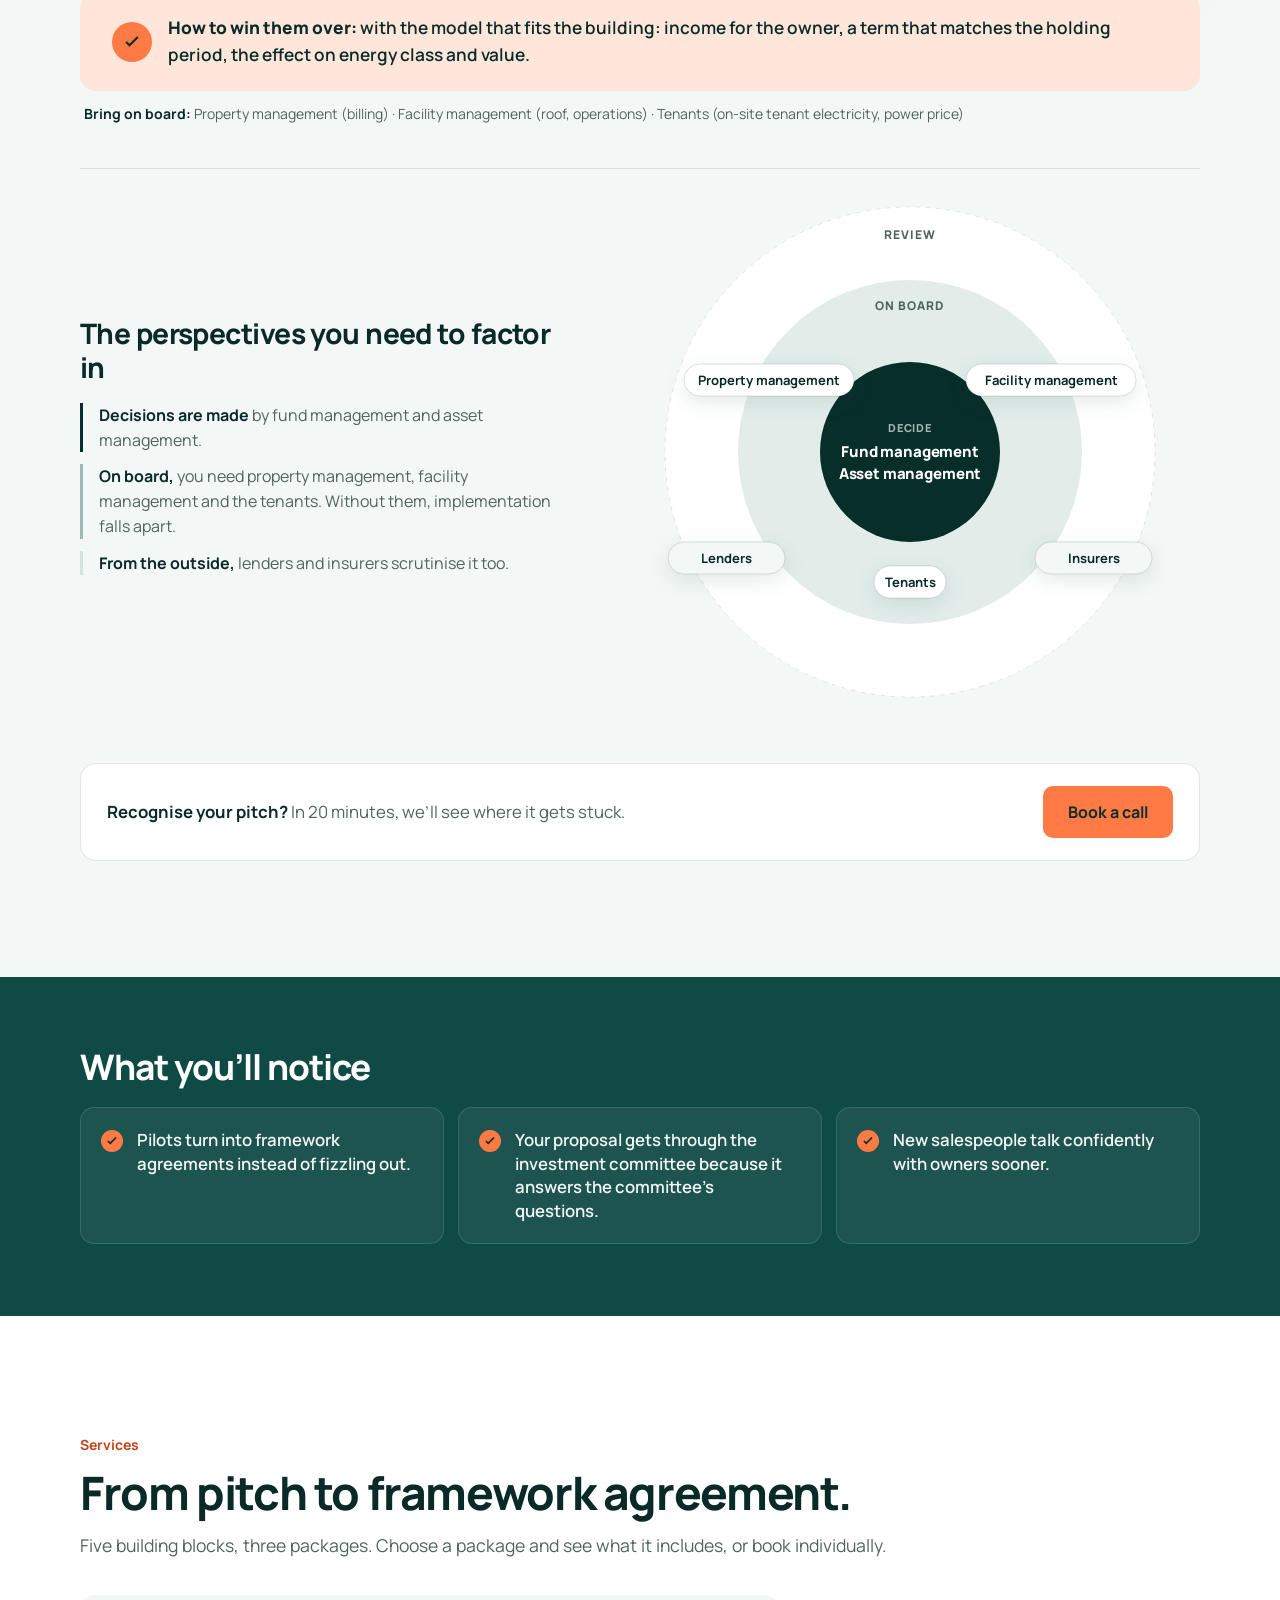
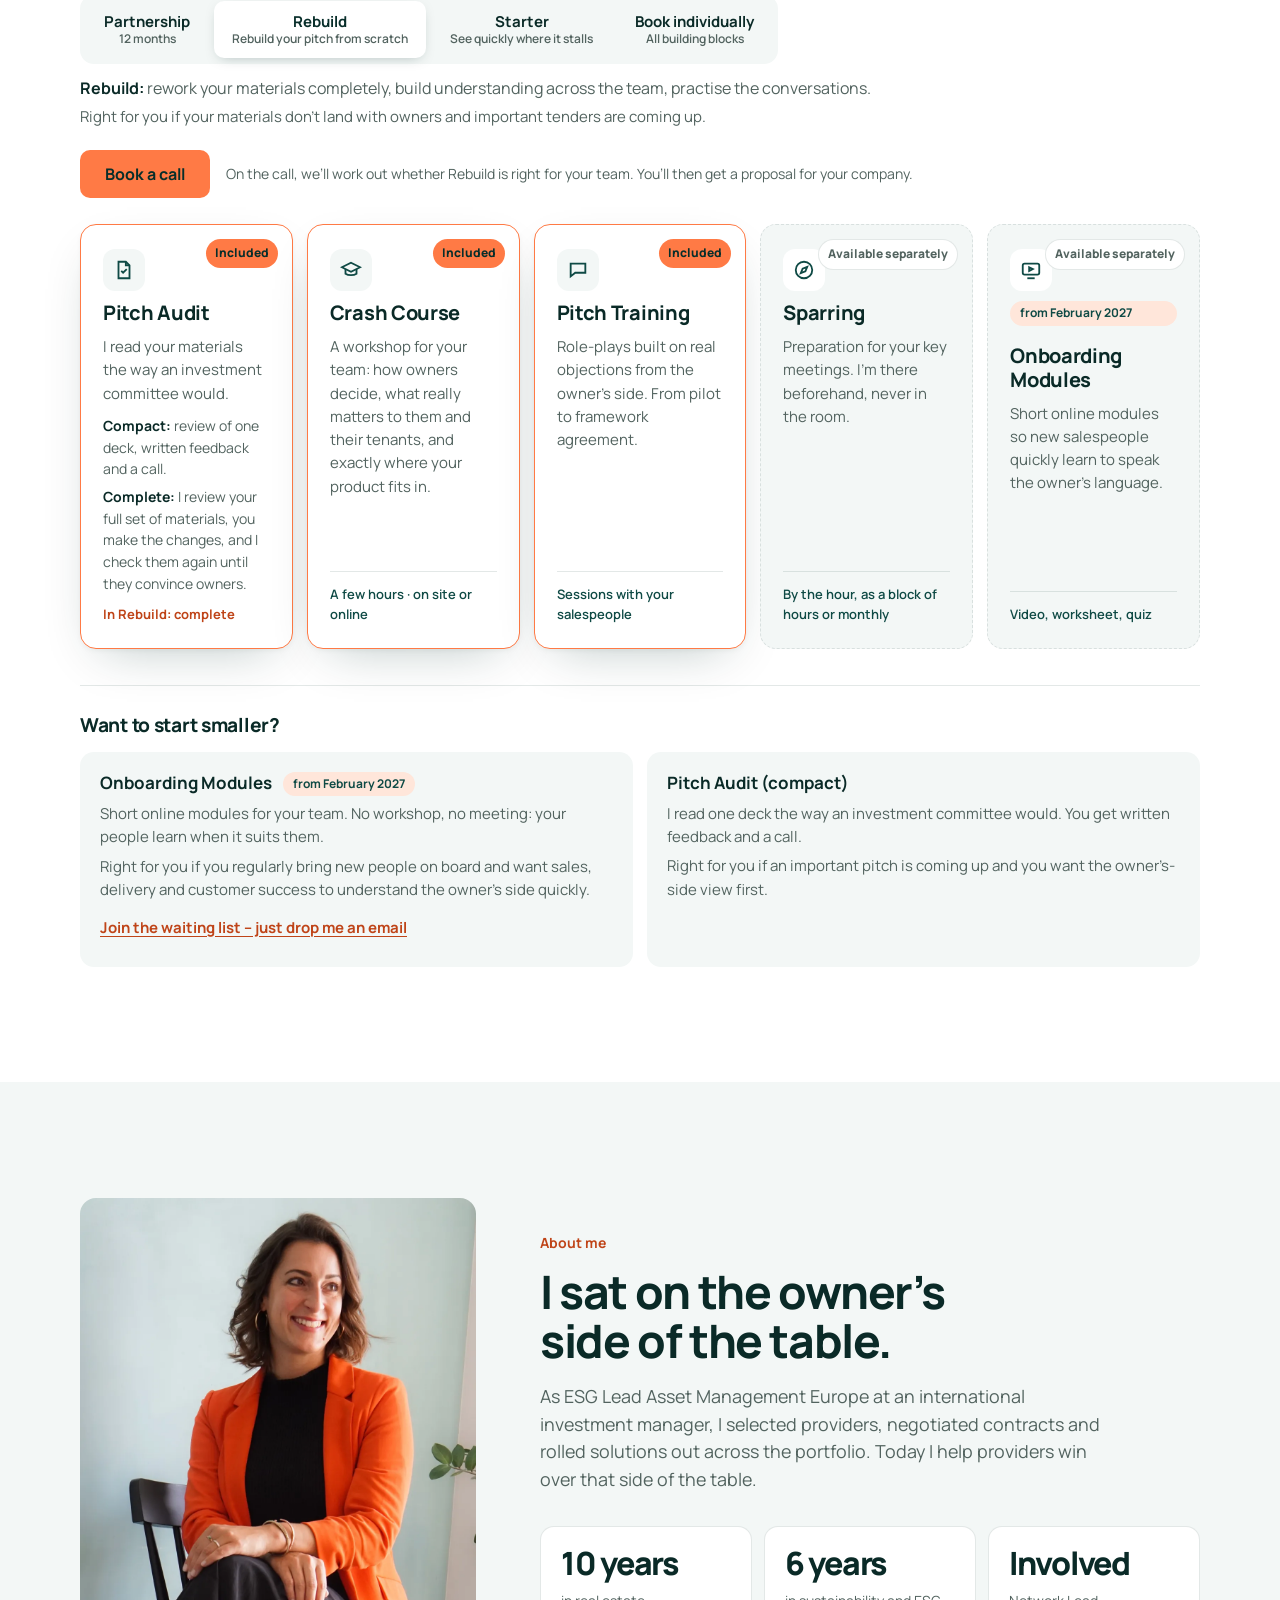
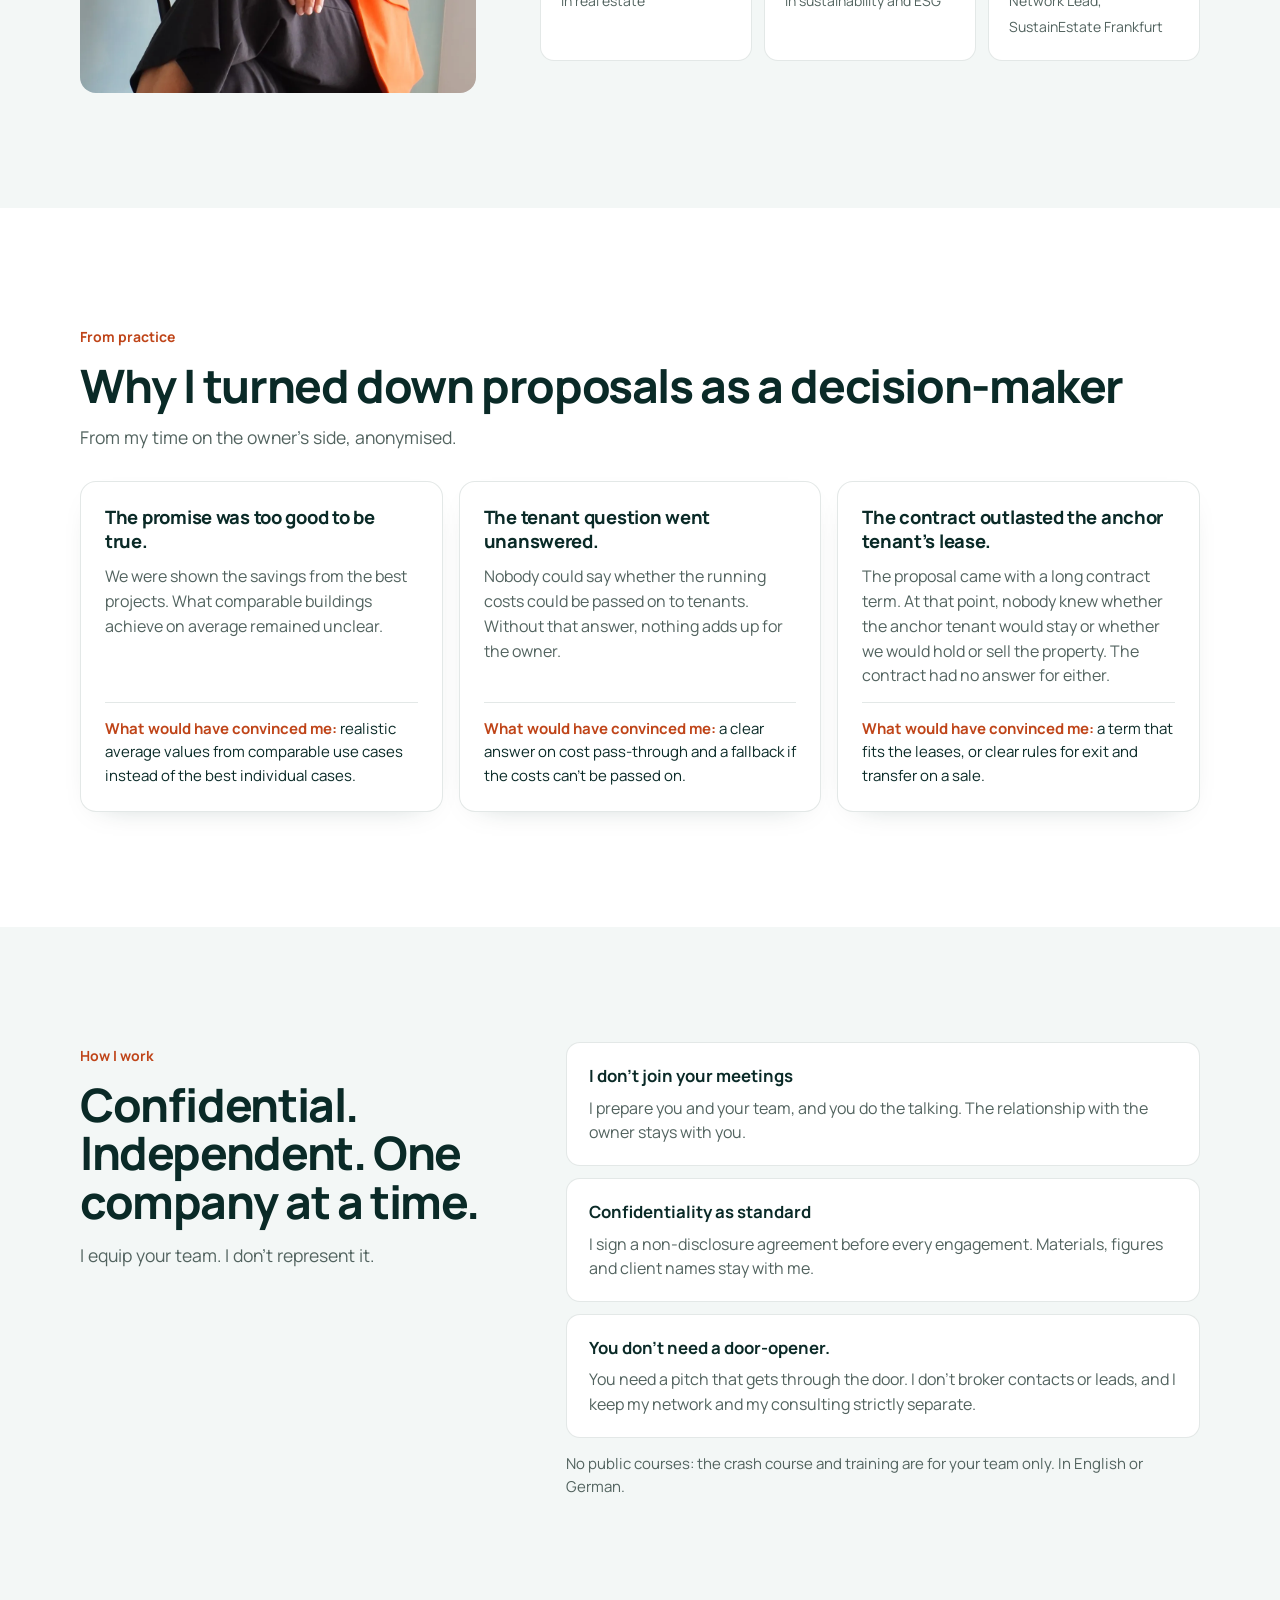
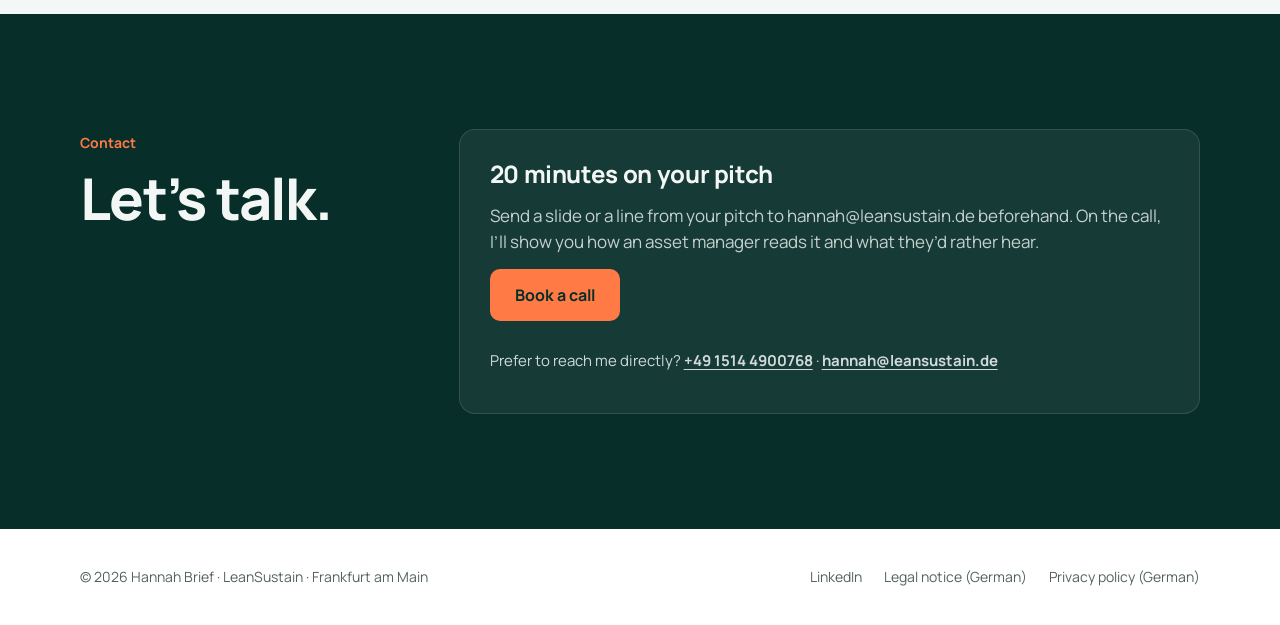
==== commit ea0b1e2e: "Add files via upload" ====
--- a/en/index.html
+++ b/en/index.html
@@ -61,8 +61,8 @@
       <div class="cta">
         <a class="btn btn-accent" href="mailto:hannah@leansustain.de?subject=Call%20LeanSustain" data-book>Book a call <svg viewBox="0 0 24 24" fill="none" stroke="currentColor" stroke-width="2"><path d="M5 12h14M13 6l6 6-6 6"/></svg></a>
       </div>
-      <p class="cta-note">Send me a slide or a sentence from your pitch in advance. In 20 minutes I will tell you how an asset manager reads it and what they want to know instead. Or call: <a href="tel:+4915144900768">+49 1514 4900768</a></p>
-      <div class="who"><img src="../assets/hannah-avatar.webp" alt="" width="52" height="52"><span><b>Hannah Brief</b>Former ESG Lead Asset Management Europe · 10 years in real estate</span></div>
+      <p class="cta-note">Send me a slide or a line from your pitch beforehand. In 20 minutes, I’ll show you how an asset manager reads it and what they’d rather hear. Or call: <a href="tel:+4915144900768">+49 1514 4900768</a></p>
+      <div class="who"><img src="../assets/hannah-avatar.webp" alt="" width="52" height="52"><span><b>Hannah Brief</b>Former ESG Lead, Asset Management Europe · 10 years in real estate</span></div>
     </div>
     <div class="hero-art">
       <svg class="art" viewBox="0 0 520 440" role="img" aria-label="Illustration: existing building with a PV roof, energy class from F to C and a business case">
@@ -105,9 +105,9 @@
     <p class="lead">You talk about your product. The owner asks about their building, their tenants and their risk.</p>
 
     <div class="picker" role="tablist" aria-label="Choose your solution">
-      <span class="lbl">I offer</span>
+      <span class="lbl">Your solution</span>
       <button role="tab" aria-selected="true" data-k="pv">PV</button>
-      <button role="tab" aria-selected="false" data-k="waerme">Heat &amp; energy contracting</button>
+      <button role="tab" aria-selected="false" data-k="waerme">Heating &amp; energy-as-a-service</button>
       <button role="tab" aria-selected="false" data-k="meter">Submetering &amp; smart metering</button>
       <button role="tab" aria-selected="false" data-k="soft">Energy management &amp; AI</button>
       <button role="tab" aria-selected="false" data-k="esg">ESG data</button>
@@ -119,19 +119,19 @@
       <div class="arrow"><span><svg viewBox="0 0 24 24" fill="none" stroke="currentColor" stroke-width="2.4"><path d="M5 12h14M13 6l6 6-6 6"/></svg></span></div>
       <div class="asks"><span class="lab">Asset management asks</span><q>Roof lease or system lease? And how much of that reaches my NOI?</q></div>
       <div class="wins"><span class="ic"><svg viewBox="0 0 24 24" fill="none" stroke="currentColor" stroke-width="2.6"><path d="M5 12l4 4 10-10"/></svg></span><p><b>How to win them over:</b> with the model that fits the building: income for the owner, a term that matches the holding period, the effect on energy class and value.</p></div>
-      <p class="also"><b>Bring on board:</b> Property management (billing) · Facility management (roof, operations) · Tenants (on-site power supply, electricity price)</p>
+      <p class="also"><b>Bring on board:</b> Property management (billing) · Facility management (roof, operations) · Tenants (on-site tenant electricity, power price)</p>
     </div>
     <div class="board" data-k="waerme" hidden>
-      <div class="says"><span class="lab">Your pitch says</span><q>No investment needed, we take over the heat supply.</q></div>
-      <div class="arrow"><span><svg viewBox="0 0 24 24" fill="none" stroke="currentColor" stroke-width="2.4"><path d="M5 12h14M13 6l6 6-6 6"/></svg></span></div>
-      <div class="asks"><span class="lab">Asset management asks</span><q>We are selling in five years. Does the contract transfer, and what do tenants pay in the end?</q></div>
+      <div class="says"><span class="lab">Your pitch says</span><q>No upfront investment – we take care of the heat supply.</q></div>
+      <div class="arrow"><span><svg viewBox="0 0 24 24" fill="none" stroke="currentColor" stroke-width="2.4"><path d="M5 12h14M13 6l6 6-6 6"/></svg></span></div>
+      <div class="asks"><span class="lab">Asset management asks</span><q>We’re selling in five years. Does the contract transfer, and what do tenants end up paying?</q></div>
       <div class="wins"><span class="ic"><svg viewBox="0 0 24 24" fill="none" stroke="currentColor" stroke-width="2.6"><path d="M5 12l4 4 10-10"/></svg></span><p><b>How to win them over:</b> with a term that matches the holding period, a clean transfer on sale and a clear answer on costs for tenants.</p></div>
       <p class="also"><b>Bring on board:</b> Property management (service charges) · Facility management (heating, maintenance) · Tenants (costs, comfort)</p>
     </div>
     <div class="board" data-k="meter" hidden>
       <div class="says"><span class="lab">Your pitch says</span><q>Remotely readable and fully compliant.</q></div>
       <div class="arrow"><span><svg viewBox="0 0 24 24" fill="none" stroke="currentColor" stroke-width="2.4"><path d="M5 12h14M13 6l6 6-6 6"/></svg></span></div>
-      <div class="asks"><span class="lab">Asset management asks</span><q>That is mandatory and everyone offers it. What do I get beyond meeting the requirement?</q></div>
+      <div class="asks"><span class="lab">Asset management asks</span><q>That’s a legal requirement and everyone offers it. What do I get beyond compliance?</q></div>
       <div class="wins"><span class="ic"><svg viewBox="0 0 24 24" fill="none" stroke="currentColor" stroke-width="2.6"><path d="M5 12l4 4 10-10"/></svg></span><p><b>How to win them over:</b> with data that does more than billing: spot leaks early, manage consumption, deliver the figures banks and investors ask for.</p></div>
       <p class="also"><b>Bring on board:</b> Property management (billing) · Facility management (installation) · Tenants (transparency, data protection)</p>
     </div>
@@ -139,7 +139,7 @@
       <div class="says"><span class="lab">Your pitch says</span><q>Our energy management software saves 30%.</q></div>
       <div class="arrow"><span><svg viewBox="0 0 24 24" fill="none" stroke="currentColor" stroke-width="2.4"><path d="M5 12h14M13 6l6 6-6 6"/></svg></span></div>
       <div class="asks"><span class="lab">Asset management asks</span><q>Who measures that independently? And if the tenant saves: can I pass the running costs on?</q></div>
-      <div class="wins"><span class="ic"><svg viewBox="0 0 24 24" fill="none" stroke="currentColor" stroke-width="2.6"><path d="M5 12l4 4 10-10"/></svg></span><p><b>How to win them over:</b> with independent measurement, a clear answer on cost pass-through and a plan for bringing tenants and building technicians along.</p></div>
+      <div class="wins"><span class="ic"><svg viewBox="0 0 24 24" fill="none" stroke="currentColor" stroke-width="2.6"><path d="M5 12l4 4 10-10"/></svg></span><p><b>How to win them over:</b> with independent measurement, a clear answer on cost pass-through and a plan for bringing tenants and on-site technical staff along.</p></div>
       <p class="also"><b>Bring on board:</b> Property management (service charges) · Facility management (technology, IT security) · Tenants (comfort, costs)</p>
     </div>
     <div class="board" data-k="esg" hidden>
@@ -160,26 +160,26 @@
     <div class="persp">
       <div class="persp-txt">
         <h3>The perspectives you need to factor in</h3>
-        <p><b>At the core, decisions are made</b> by fund management and asset management.</p>
-        <p><b>On board</b> you need property management, facility management and the tenants. Without them, implementation falls apart.</p>
-        <p><b>From the outside,</b> lenders and insurers review it too.</p>
+        <p><b>Decisions are made</b> by fund management and asset management.</p>
+        <p><b>On board,</b> you need property management, facility management and the tenants. Without them, implementation falls apart.</p>
+        <p><b>From the outside,</b> lenders and insurers scrutinise it too.</p>
       </div>
       <svg class="orbit" viewBox="0 0 520 510" role="img" aria-label="Circles of influence: fund management and asset management decide, property management, facility management and tenants need to be on board, lenders and insurers review">
           <circle class="r3" cx="260" cy="255" r="245"/><circle class="r2" cx="260" cy="255" r="172"/><circle class="r1" cx="260" cy="255" r="90"/><text class="lbl" x="260" y="42" text-anchor="middle">REVIEW</text><text class="lbl" x="260" y="113" text-anchor="middle">ON BOARD</text><text class="lbl in" x="260" y="235" text-anchor="middle">DECIDE</text><text class="core" x="260" y="260" text-anchor="middle">Fund management</text><text class="core" x="260" y="282" text-anchor="middle">Asset management</text><g class="bd"><rect x="34" y="167" width="170" height="32" rx="16"/><text x="119" y="188" text-anchor="middle">Property management</text></g><g class="bd"><rect x="316" y="167" width="170" height="32" rx="16"/><text x="401" y="188" text-anchor="middle">Facility management</text></g><g class="bd"><rect x="224" y="369" width="72" height="32" rx="16"/><text x="260" y="390" text-anchor="middle">Tenants</text></g><g class="bd out"><rect x="18" y="345" width="117" height="32" rx="16"/><text x="76" y="366" text-anchor="middle">Lenders</text></g><g class="bd out"><rect x="385" y="345" width="117" height="32" rx="16"/><text x="444" y="366" text-anchor="middle">Insurers</text></g>
         </svg>
     </div>
-    <div class="bridge"><p><b>Recognise your pitch?</b> In 20 minutes we will see where it gets stuck.</p><a class="btn btn-accent" href="mailto:hannah@leansustain.de?subject=Call%20LeanSustain" data-book>Book a call</a></div>
+    <div class="bridge"><p><b>Recognise your pitch?</b> In 20 minutes, we’ll see where it gets stuck.</p><a class="btn btn-accent" href="mailto:hannah@leansustain.de?subject=Call%20LeanSustain" data-book>Book a call</a></div>
   </div>
 </section>
 
 <!-- OUTCOMES -->
 <section class="outcomes-sec">
   <div class="wrap">
-    <h2>How you will notice it</h2>
+    <h2>What you’ll notice</h2>
     <ul class="outcomes">
       <li>Pilots turn into framework agreements instead of fizzling out.</li>
       <li>Your proposal gets through the investment committee because it answers the committee’s questions.</li>
-      <li>New sales people hold confident conversations with owners sooner.</li>
+      <li>New salespeople talk confidently with owners sooner.</li>
     </ul>
   </div>
 </section>
@@ -197,48 +197,48 @@
       <button aria-pressed="false" data-pk="start">Starter<small>See quickly where it stalls</small></button>
       <button aria-pressed="false" data-pk="all">Book individually<small>All building blocks</small></button>
     </div>
-    <p class="pk-desc" id="pkdesc" aria-live="polite"><b>Rebuild:</b> rework your materials completely, build understanding across the team, practise the conversations.<span class="fit">A fit if your materials don’t land with owners and important tenders are coming up.</span></p>
-    <div class="pk-cta"><a class="btn btn-accent" id="pkcta" href="mailto:hannah@leansustain.de?subject=Call%20LeanSustain" data-book>Book a call</a><small id="pkctanote">In the call we clarify whether Rebuild fits your team. Then you receive a proposal for your company.</small></div>
+    <p class="pk-desc" id="pkdesc" aria-live="polite"><b>Rebuild:</b> rework your materials completely, build understanding across the team, practise the conversations.<span class="fit">Right for you if your materials don’t land with owners and important tenders are coming up.</span></p>
+    <div class="pk-cta"><a class="btn btn-accent" id="pkcta" href="mailto:hannah@leansustain.de?subject=Call%20LeanSustain" data-book>Book a call</a><small id="pkctanote">On the call, we’ll work out whether Rebuild is right for your team. You’ll then get a proposal for your company.</small></div>
 
     <div class="cards" id="cards">
       <article class="card" data-b="audit">
-        <span class="badge"><span class="in-l">Included</span><span class="out">Book separately</span></span>
+        <span class="badge"><span class="in-l">Included</span><span class="out">Available separately</span></span>
         <div class="ico"><svg viewBox="0 0 24 24" fill="none" stroke="currentColor" stroke-width="2"><path d="M14 3H6v18h12V7z"/><path d="M14 3v4h4M9 13l2 2 4-4"/></svg></div>
         <h3>Pitch Audit</h3>
         <p>I read your materials the way an investment committee would.</p>
-        <ul class="variants"><li><b>Compact:</b> review of one deck, written feedback and a call.</li><li><b>Complete:</b> I rework your materials with you until they convince owners.</li></ul>
+        <ul class="variants"><li><b>Compact:</b> review of one deck, written feedback and a call.</li><li><b>Complete:</b> I review your full set of materials, you make the changes, and I check them again until they convince owners.</li></ul>
         <span class="note" data-for="start">In Starter: compact</span>
         <span class="note" data-for="umbau">In Rebuild: complete</span>
         <span class="note" data-for="partner">In Partnership: complete</span>
       </article>
       <article class="card" data-b="kurs">
-        <span class="badge"><span class="in-l">Included</span><span class="out">Book separately</span></span>
+        <span class="badge"><span class="in-l">Included</span><span class="out">Available separately</span></span>
         <div class="ico"><svg viewBox="0 0 24 24" fill="none" stroke="currentColor" stroke-width="2"><path d="M2 9l10-5 10 5-10 5z"/><path d="M6 11v5c3 2 9 2 12 0v-5"/></svg></div>
         <h3>Crash Course</h3>
-        <p>A workshop for your team: how owners decide, what really matters to them and their tenants, and exactly where your product delivers on it.</p>
-        <span class="fmt">Compact, in a few hours · on site or online</span>
+        <p>A workshop for your team: how owners decide, what really matters to them and their tenants, and exactly where your product fits in.</p>
+        <span class="fmt">A few hours · on site or online</span>
       </article>
       <article class="card" data-b="training">
-        <span class="badge"><span class="in-l">Included</span><span class="out">Book separately</span></span>
+        <span class="badge"><span class="in-l">Included</span><span class="out">Available separately</span></span>
         <div class="ico"><svg viewBox="0 0 24 24" fill="none" stroke="currentColor" stroke-width="2"><path d="M4 5h16v10H9l-5 4z"/></svg></div>
         <h3>Pitch Training</h3>
-        <p>Role plays with the real objections from the owner side. From pilot to framework agreement.</p>
-        <span class="fmt">Sessions with your sales people</span>
+        <p>Role-plays built on real objections from the owner’s side. From pilot to framework agreement.</p>
+        <span class="fmt">Sessions with your salespeople</span>
       </article>
       <article class="card" data-b="sparring">
-        <span class="badge"><span class="in-l">Included</span><span class="out">Book separately</span></span>
+        <span class="badge"><span class="in-l">Included</span><span class="out">Available separately</span></span>
         <div class="ico"><svg viewBox="0 0 24 24" fill="none" stroke="currentColor" stroke-width="2"><circle cx="12" cy="12" r="9"/><path d="M15.5 8.5l-2 5-5 2 2-5z"/></svg></div>
         <h3>Sparring</h3>
-        <p>Preparation for your important meetings. I am there beforehand, never in the meeting.</p>
+        <p>Preparation for your key meetings. I’m there beforehand, never in the room.</p>
         <span class="note" data-for="partner">In Partnership: 6 months on call</span>
-        <span class="fmt">Single hour, block of hours or monthly</span>
+        <span class="fmt">By the hour, as a block of hours or monthly</span>
       </article>
       <article class="card" data-b="onboarding">
-        <span class="badge"><span class="in-l">Included</span><span class="out">Book separately</span></span>
+        <span class="badge"><span class="in-l">Included</span><span class="out">Available separately</span></span>
         <div class="ico"><svg viewBox="0 0 24 24" fill="none" stroke="currentColor" stroke-width="2"><rect x="3" y="5" width="18" height="12" rx="2"/><path d="M10 9l4 2-4 2z"/><path d="M8 21h8"/></svg></div>
         <span class="soon">from February 2027</span>
         <h3>Onboarding Modules</h3>
-        <p>Short online modules so new sales people quickly learn to speak the owners’ language.</p>
+        <p>Short online modules so new salespeople quickly learn to speak the owner’s language.</p>
         <span class="fmt">Video, worksheet, quiz</span>
       </article>
     </div>
@@ -246,8 +246,8 @@
     <div class="smaller">
       <h3>Want to start smaller?</h3>
       <div class="smaller-grid">
-        <div><b>Onboarding Modules <span class="soon">from February 2027</span></b><p>Short online modules for your team. No workshop, no meeting: your people learn when it suits them.</p><p class="fitp">A fit if you regularly bring new people on board and want sales, delivery and customer success to understand the owner’s side quickly.</p><a class="pre" href="mailto:hannah@leansustain.de?subject=Waiting%20list%3A%20Onboarding%20Modules">Join the waiting list: a short email is enough</a></div>
-        <div><b>Pitch Audit (compact)</b><p>I read one deck the way an investment committee would. You get written feedback and a call.</p><p class="fitp">A fit if an important pitch is coming up and you want an assessment from the owner’s side first.</p></div>
+        <div><b>Onboarding Modules <span class="soon">from February 2027</span></b><p>Short online modules for your team. No workshop, no meeting: your people learn when it suits them.</p><p class="fitp">Right for you if you regularly bring new people on board and want sales, delivery and customer success to understand the owner’s side quickly.</p><a class="pre" href="mailto:hannah@leansustain.de?subject=Waiting%20list%3A%20Onboarding%20Modules">Join the waiting list – just drop me an email</a></div>
+        <div><b>Pitch Audit (compact)</b><p>I read one deck the way an investment committee would. You get written feedback and a call.</p><p class="fitp">Right for you if an important pitch is coming up and you want the owner’s-side view first.</p></div>
       </div>
     </div>
   </div>
@@ -264,7 +264,7 @@
       <div class="facts">
         <div><b>10 years</b><span>in real estate</span></div>
         <div><b>6 years</b><span>in sustainability and ESG</span></div>
-        <div><b>Connected</b><span>Network Lead SustainEstate Frankfurt</span></div>
+        <div><b>Involved</b><span>Network Lead, SustainEstate Frankfurt</span></div>
       </div>
     </div>
   </div>
@@ -277,9 +277,9 @@
     <h2>Why I turned down proposals as a decision-maker</h2>
     <p class="lead">From my time on the owner’s side, anonymised.</p>
     <div class="cases">
-      <article><h3>The promise was too big.</h3><p>We were shown the savings from the best projects. What comparable buildings achieve on average remained unclear.</p><p class="win"><b>What would have convinced me:</b> realistic average values from comparable use cases instead of the best individual cases.</p></article>
-      <article><h3>The tenant question stayed open.</h3><p>Nobody could say whether the running costs could be passed on to tenants. Without that answer, nothing adds up for the owner.</p><p class="win"><b>What would have convinced me:</b> a clear answer on cost pass-through and a plan for when it doesn’t apply.</p></article>
-      <article><h3>The contract outlasted the anchor tenant’s lease.</h3><p>The offer came with a long term. At that point, nobody knew whether the anchor tenant would stay or whether we would hold or sell the property. The contract had no answer for either.</p><p class="win"><b>What would have convinced me:</b> a term that fits the leases, or clear rules for exit and transfer on a sale.</p></article>
+      <article><h3>The promise was too good to be true.</h3><p>We were shown the savings from the best projects. What comparable buildings achieve on average remained unclear.</p><p class="win"><b>What would have convinced me:</b> realistic average values from comparable use cases instead of the best individual cases.</p></article>
+      <article><h3>The tenant question went unanswered.</h3><p>Nobody could say whether the running costs could be passed on to tenants. Without that answer, nothing adds up for the owner.</p><p class="win"><b>What would have convinced me:</b> a clear answer on cost pass-through and a fallback if the costs can’t be passed on.</p></article>
+      <article><h3>The contract outlasted the anchor tenant’s lease.</h3><p>The proposal came with a long contract term. At that point, nobody knew whether the anchor tenant would stay or whether we would hold or sell the property. The contract had no answer for either.</p><p class="win"><b>What would have convinced me:</b> a term that fits the leases, or clear rules for exit and transfer on a sale.</p></article>
     </div>
   </div>
 </section>
@@ -297,7 +297,7 @@
       <div><b>Confidentiality as standard</b><p>I sign a non-disclosure agreement before every engagement. Materials, figures and client names stay with me.</p></div>
       <div><b>You don’t need a door-opener.</b><p>You need a pitch that gets through the door. I don’t broker contacts or leads, and I keep my network and my consulting strictly separate.</p></div>
     </div>
-    <p class="trust-more">No open courses: the crash course and training are for your team only. In English or German.</p></div>
+    <p class="trust-more">No public courses: the crash course and training are for your team only. In English or German.</p></div>
   </div>
 </section>
 
@@ -306,8 +306,8 @@
   <div class="wrap">
     <div><span class="kicker">Contact</span><h2>Let’s talk.</h2></div>
     <div class="choice choice-main">
-      <h3>20 minutes for your pitch</h3>
-      <p style="opacity:.8">Send a slide or a sentence from your pitch to hannah@leansustain.de in advance. In the call I will tell you how an asset manager reads it and what they want to know instead.</p>
+      <h3>20 minutes on your pitch</h3>
+      <p style="opacity:.8">Send a slide or a line from your pitch to hannah@leansustain.de beforehand. On the call, I’ll show you how an asset manager reads it and what they’d rather hear.</p>
       <div class="row"><a class="btn btn-accent" href="mailto:hannah@leansustain.de?subject=Call%20LeanSustain" data-book>Book a call</a></div>
       <p class="alt">Prefer to reach me directly? <a href="tel:+4915144900768">+49 1514 4900768</a> · <a href="mailto:hannah@leansustain.de?subject=Enquiry%3A%20LeanSustain">hannah@leansustain.de</a></p>
     </div>
@@ -320,7 +320,7 @@
 
 <div class="mbar" id="mbar" aria-label="Book a call" aria-hidden="true"><a class="btn btn-accent" href="mailto:hannah@leansustain.de?subject=Call%20LeanSustain" data-book>Book a call</a></div>
 
-<script src="../assets/site.js?v=20261123d" defer></script>
+<script src="../assets/site.js?v=20261123g" defer></script>
 
 </body>
 </html>
